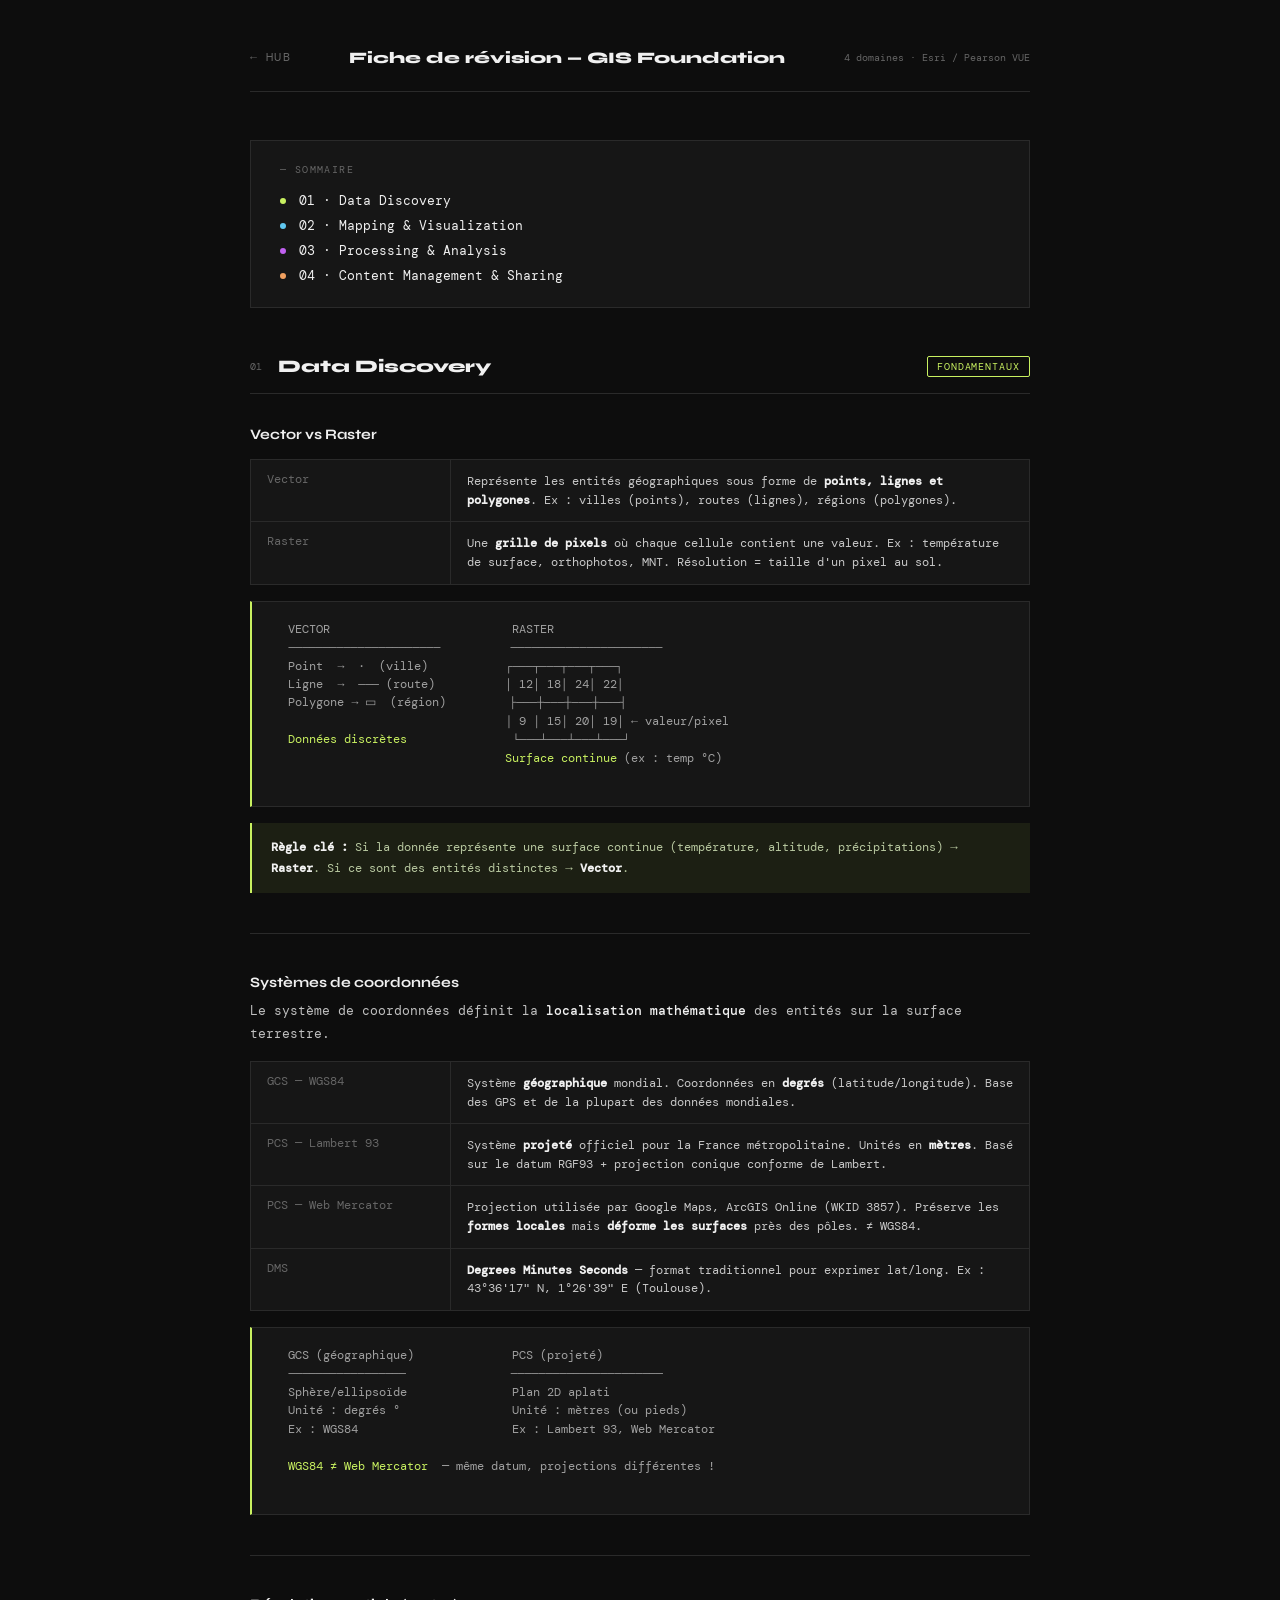
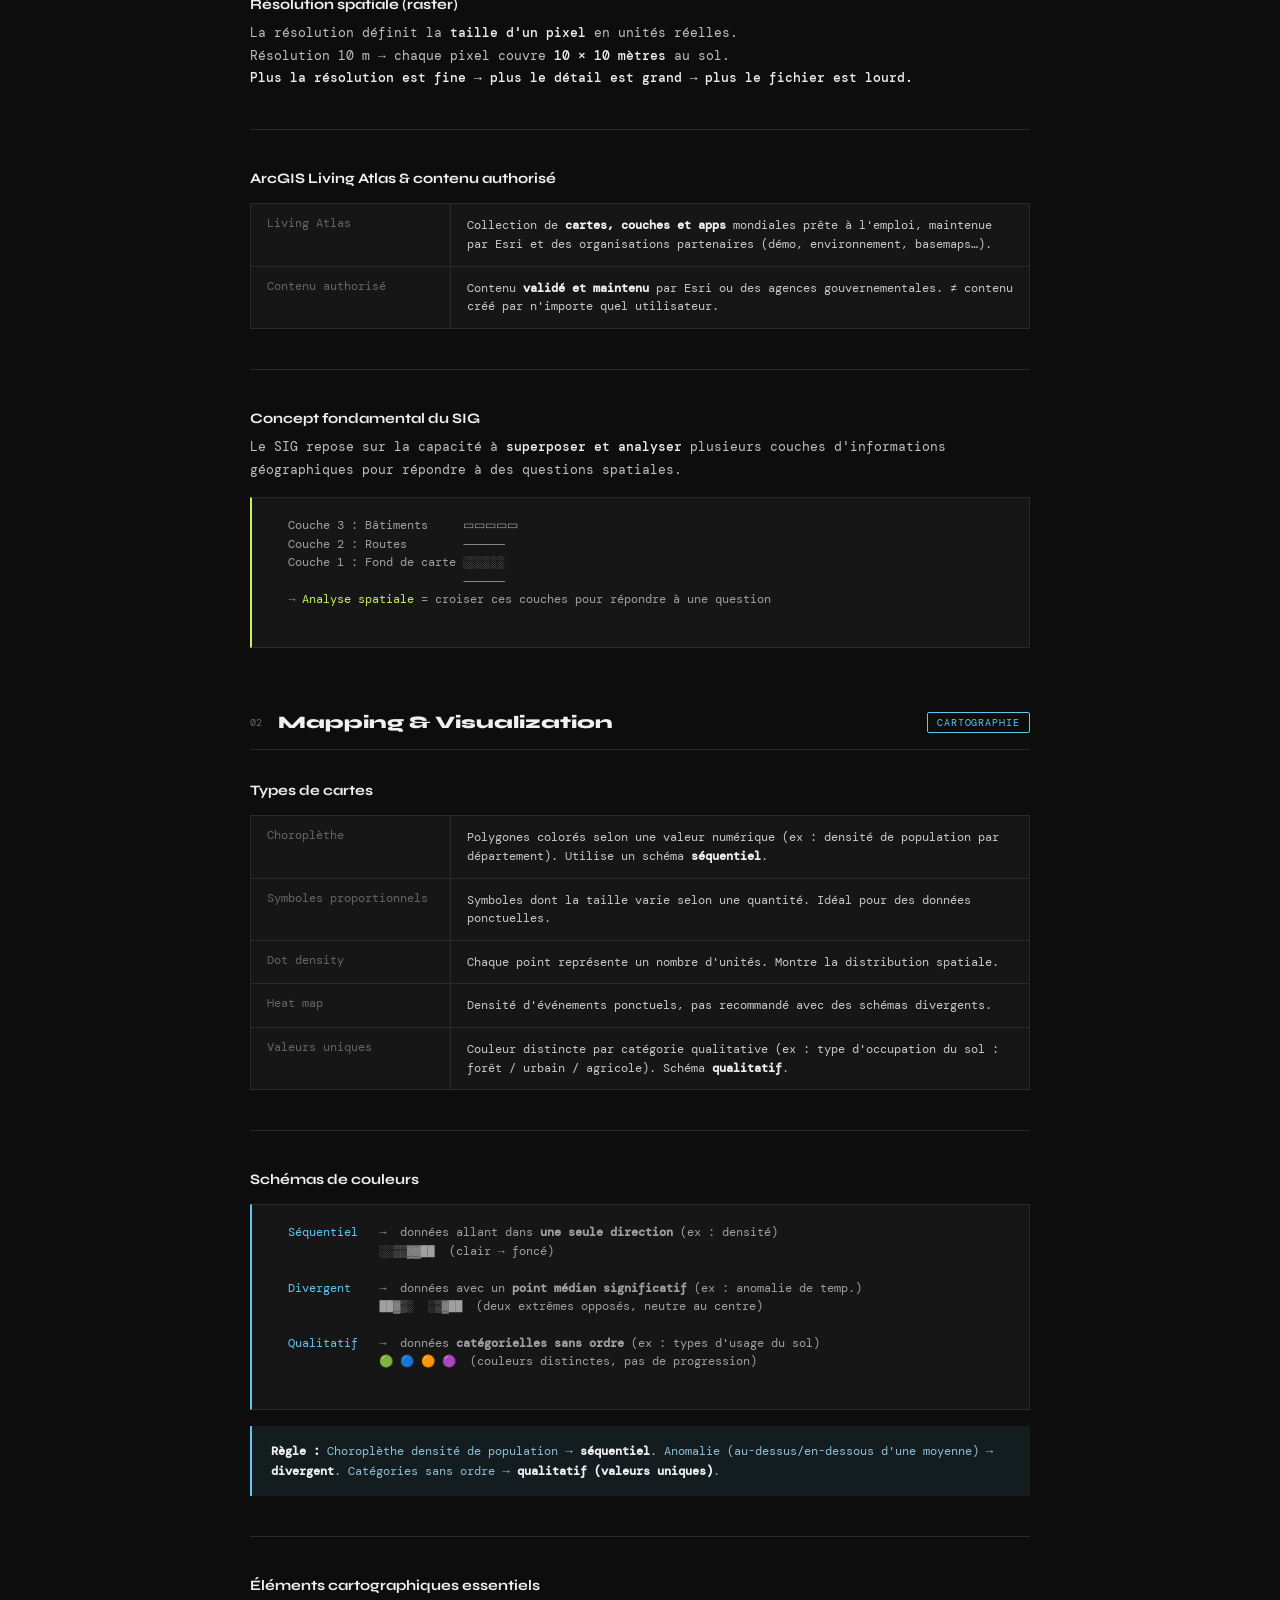
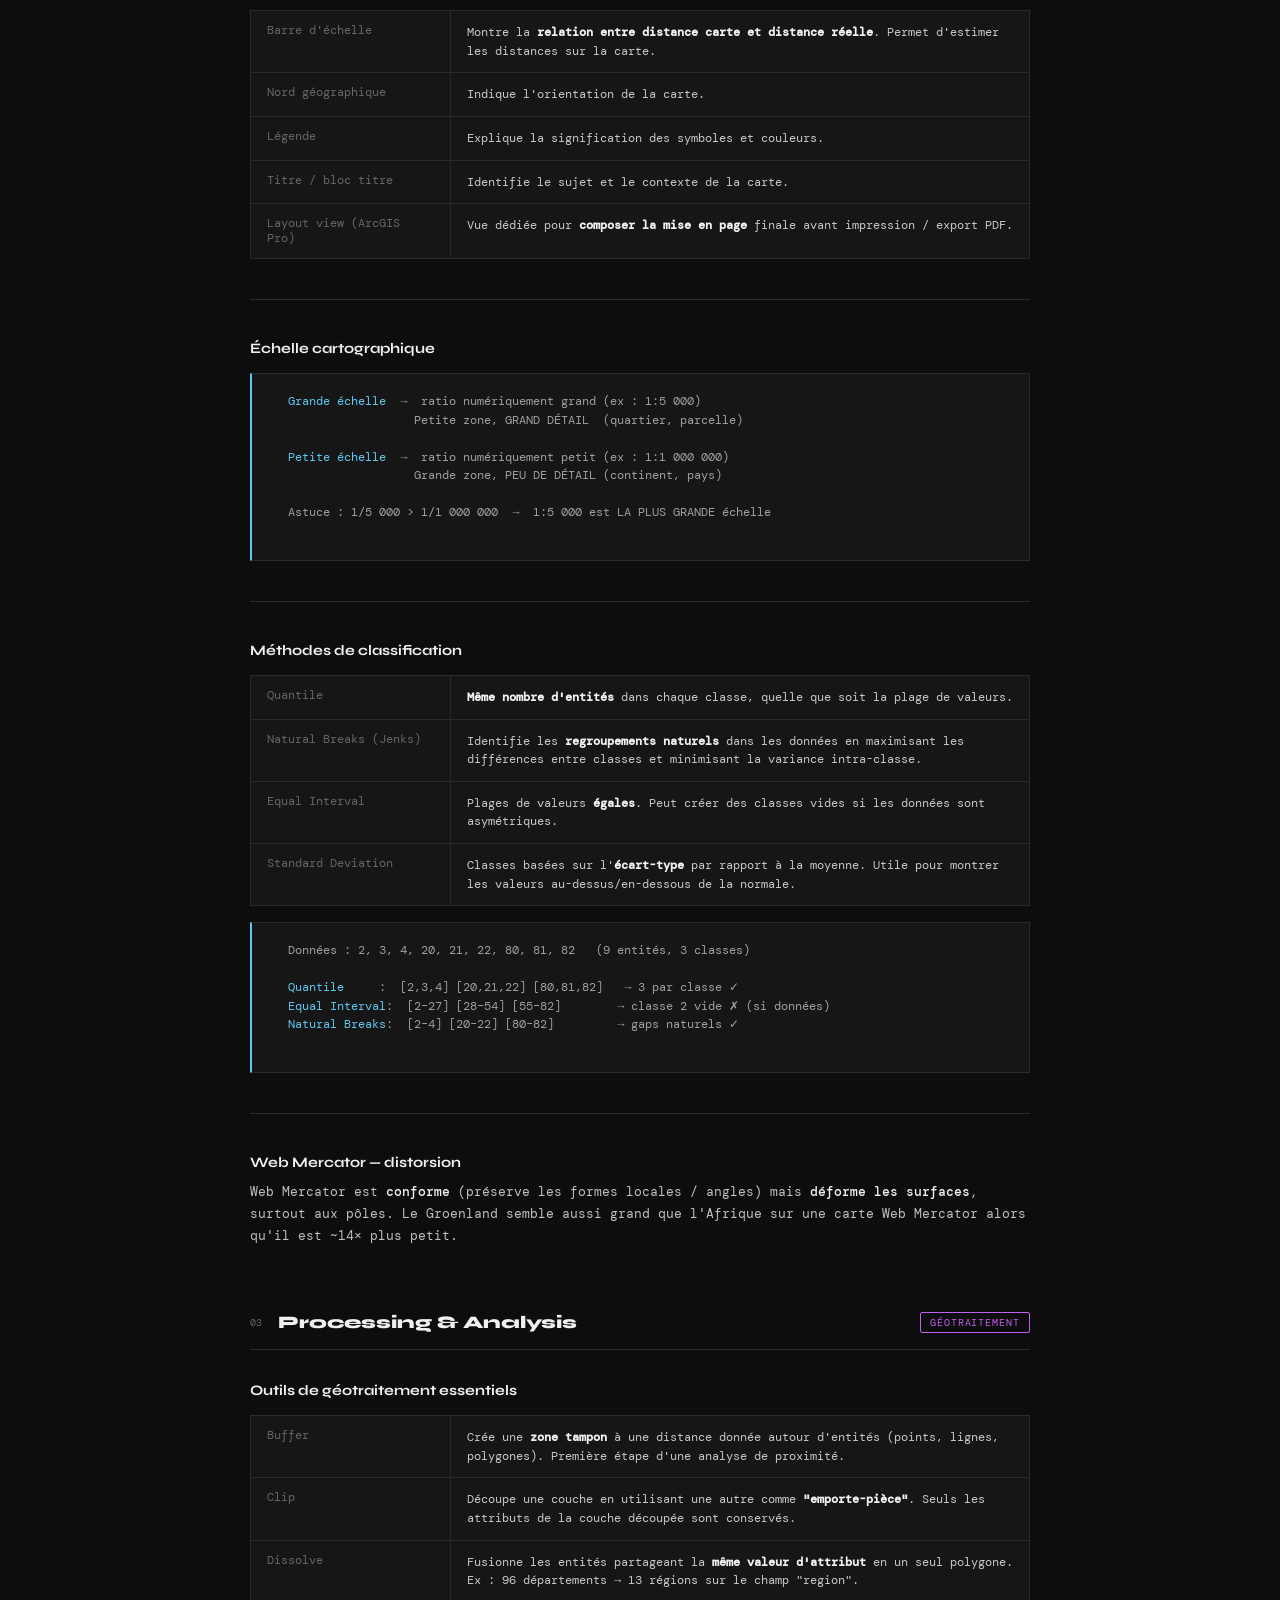
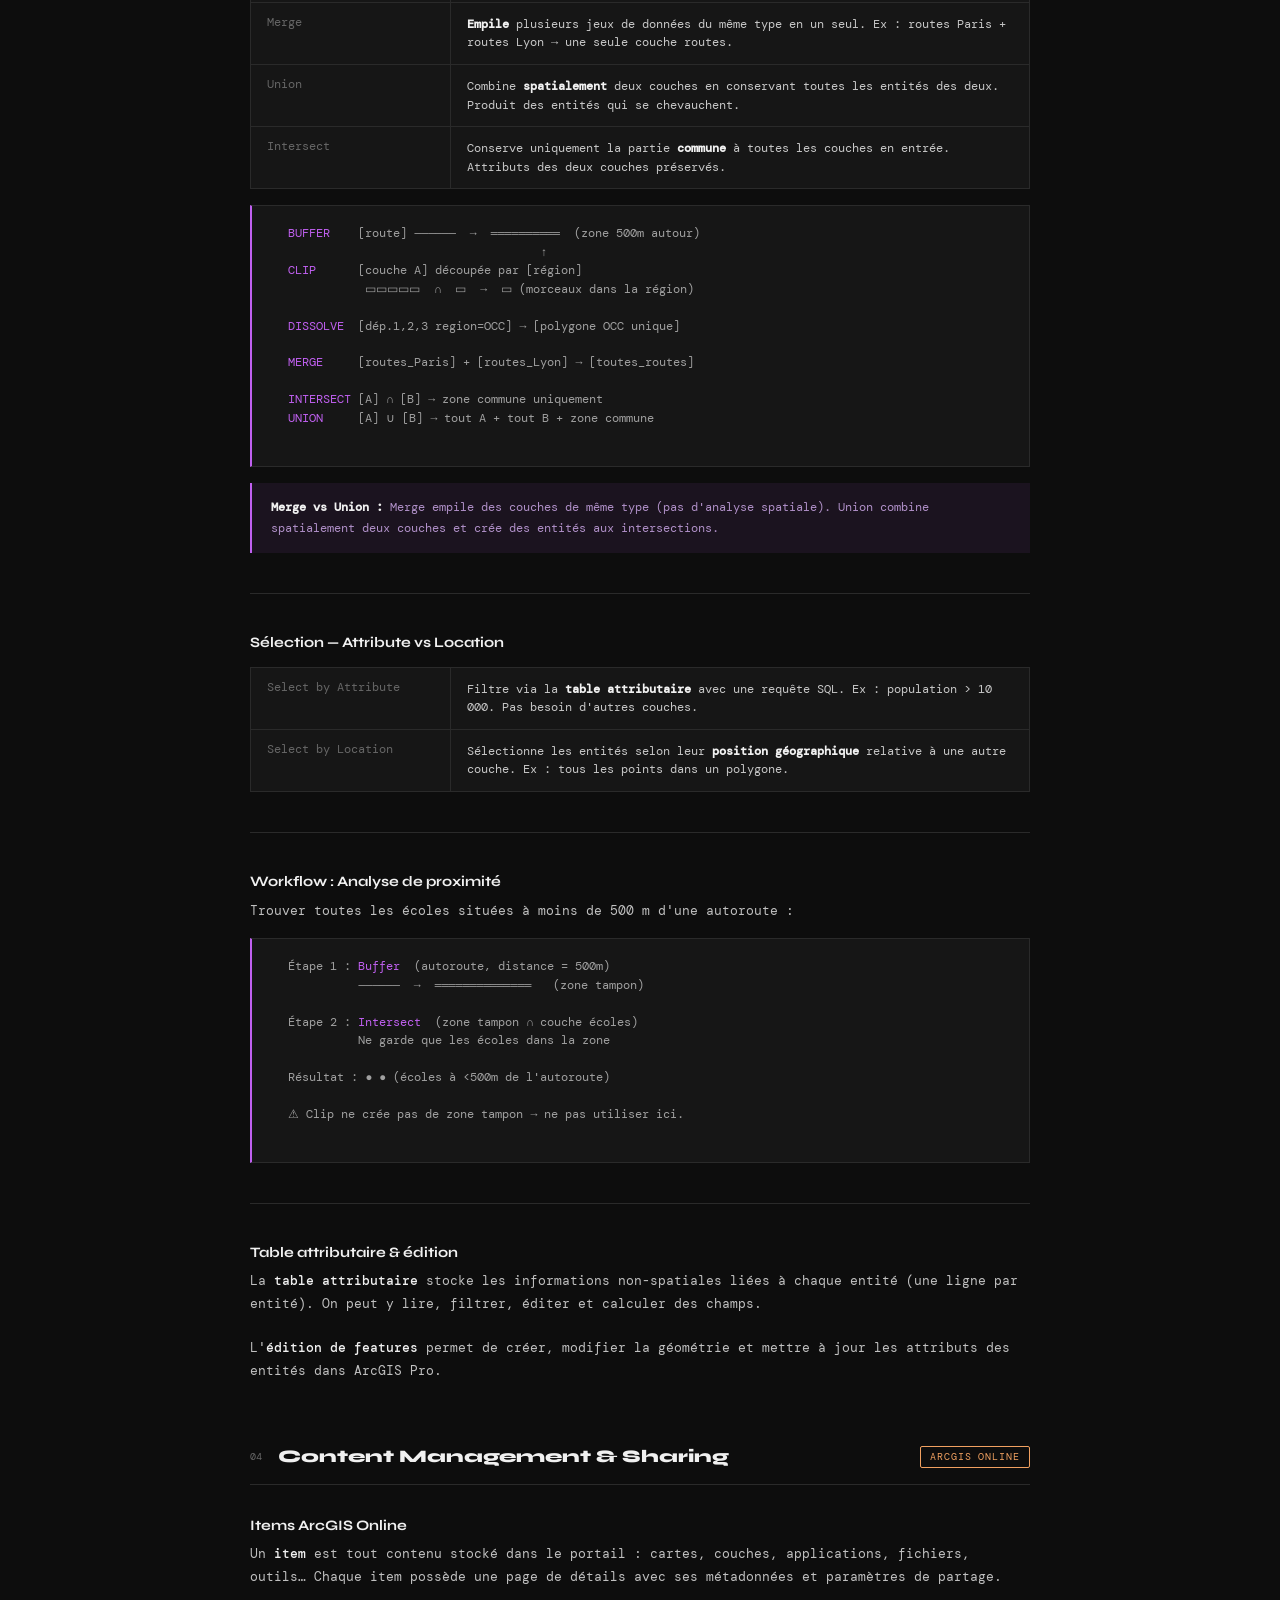
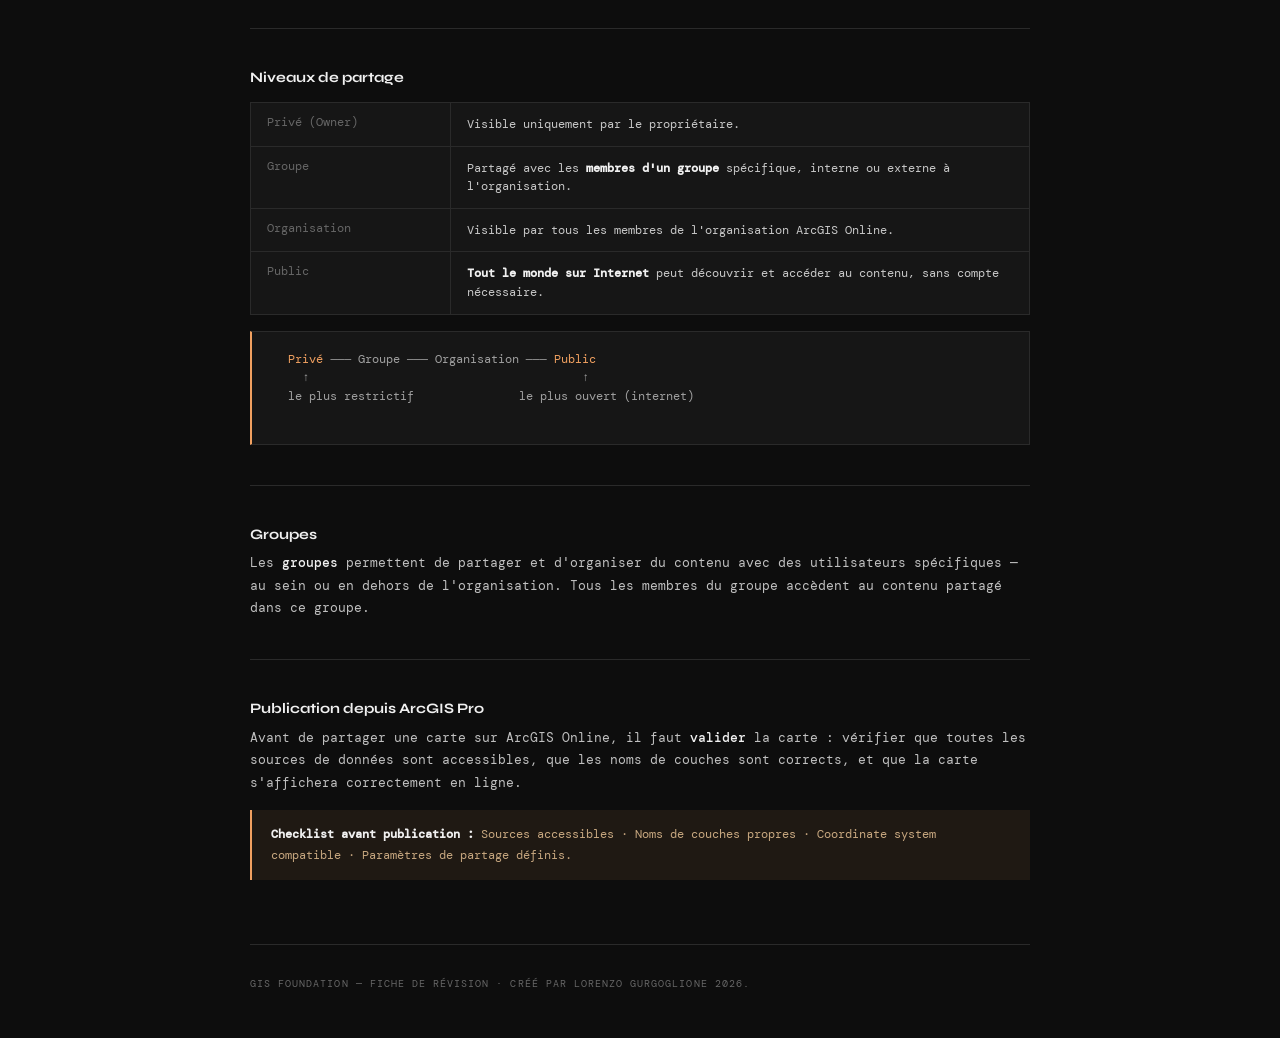
==== cours/index.html @ 82e3c6a7 "feat cours" ====
<!DOCTYPE html>
<html lang="fr">

<head>
    <meta charset="UTF-8">
    <meta name="viewport" content="width=device-width, initial-scale=1.0">
    <title>Cours GIS — Fiche de révision</title>
    <link href="https://fonts.googleapis.com/css2?family=Syne:wght@400;700;800&family=DM+Mono:wght@400;500&display=swap"
        rel="stylesheet">
    <style>
        *,
        *::before,
        *::after {
            box-sizing: border-box;
            margin: 0;
            padding: 0;
        }

        :root {
            --bg: #0d0d0d;
            --surface: #161616;
            --border: #2a2a2a;
            --accent: #c8f060;
            --accent-dim: rgba(200, 240, 96, 0.08);
            --text: #f0f0f0;
            --muted: #666;
            --blue: #60c8f0;
            --blue-dim: rgba(96, 200, 240, 0.08);
            --purple: #c060f0;
            --purple-dim: rgba(192, 96, 240, 0.08);
            --orange: #f0a060;
            --orange-dim: rgba(240, 160, 96, 0.08);
        }

        body {
            background: var(--bg);
            color: var(--text);
            font-family: 'DM Mono', monospace;
            min-height: 100vh;
            padding: 3rem 2rem;
        }

        header {
            max-width: 780px;
            margin: 0 auto 3rem;
            display: flex;
            justify-content: space-between;
            align-items: center;
            border-bottom: 1px solid var(--border);
            padding-bottom: 1.5rem;
        }

        .back {
            font-size: 0.72rem;
            color: var(--muted);
            text-decoration: none;
            text-transform: uppercase;
            letter-spacing: 0.1em;
            transition: color 0.15s;
        }

        .back:hover {
            color: var(--accent);
        }

        .header-title {
            font-family: 'Syne', sans-serif;
            font-weight: 800;
            font-size: 1rem;
        }

        .header-meta {
            font-size: 0.65rem;
            color: var(--muted);
            text-align: right;
        }

        main {
            max-width: 780px;
            margin: 0 auto;
        }

        /* TOC */
        .toc {
            background: var(--surface);
            border: 1px solid var(--border);
            padding: 1.4rem 1.8rem;
            margin-bottom: 3rem;
        }

        .toc-label {
            font-size: 0.6rem;
            text-transform: uppercase;
            letter-spacing: 0.15em;
            color: var(--muted);
            margin-bottom: 1rem;
        }

        .toc-list {
            list-style: none;
            display: flex;
            flex-direction: column;
            gap: 0.5rem;
        }

        .toc-list li a {
            font-size: 0.82rem;
            color: var(--text);
            text-decoration: none;
            display: flex;
            align-items: center;
            gap: 0.8rem;
            transition: color 0.15s;
        }

        .toc-list li a:hover {
            color: var(--accent);
        }

        .toc-dot {
            width: 6px;
            height: 6px;
            border-radius: 50%;
            flex-shrink: 0;
        }

        .dot-green {
            background: var(--accent);
        }

        .dot-blue {
            background: var(--blue);
        }

        .dot-purple {
            background: var(--purple);
        }

        .dot-orange {
            background: var(--orange);
        }

        /* Domain sections */
        .domain-section {
            margin-bottom: 4rem;
        }

        .domain-header {
            display: flex;
            align-items: center;
            gap: 1rem;
            margin-bottom: 2rem;
            padding-bottom: 1rem;
            border-bottom: 1px solid var(--border);
        }

        .domain-index {
            font-size: 0.6rem;
            color: var(--muted);
        }

        .domain-title {
            font-family: 'Syne', sans-serif;
            font-weight: 800;
            font-size: 1.1rem;
        }

        .domain-tag {
            font-size: 0.6rem;
            text-transform: uppercase;
            letter-spacing: 0.1em;
            padding: 0.2rem 0.55rem;
            border-radius: 2px;
            border: 1px solid;
            margin-left: auto;
        }

        .tag-green {
            border-color: var(--accent);
            color: var(--accent);
        }

        .tag-blue {
            border-color: var(--blue);
            color: var(--blue);
        }

        .tag-purple {
            border-color: var(--purple);
            color: var(--purple);
        }

        .tag-orange {
            border-color: var(--orange);
            color: var(--orange);
        }

        /* Concept blocks */
        .concept {
            margin-bottom: 1.6rem;
        }

        .concept-title {
            font-family: 'Syne', sans-serif;
            font-weight: 700;
            font-size: 0.9rem;
            margin-bottom: 0.6rem;
            color: var(--text);
        }

        .concept-body {
            font-size: 0.8rem;
            color: #c0c0c0;
            line-height: 1.75;
        }

        .concept-body strong {
            color: var(--text);
            font-weight: 500;
        }

        /* Key-value rows */
        .kv-grid {
            display: grid;
            gap: 1px;
            background: var(--border);
            border: 1px solid var(--border);
            margin: 1rem 0;
        }

        .kv-row {
            background: var(--surface);
            display: grid;
            grid-template-columns: 200px 1fr;
            gap: 0;
        }

        .kv-key {
            padding: 0.75rem 1rem;
            font-size: 0.72rem;
            border-right: 1px solid var(--border);
            color: var(--muted);
        }

        .kv-val {
            padding: 0.75rem 1rem;
            font-size: 0.75rem;
            line-height: 1.55;
            color: #c8c8c8;
        }

        .kv-val strong {
            color: var(--text);
        }

        /* ASCII code blocks */
        .ascii-block {
            background: var(--surface);
            border: 1px solid var(--border);
            border-left: 2px solid var(--accent);
            padding: 1.2rem 1.4rem;
            margin: 1rem 0;
            overflow-x: auto;
        }

        .ascii-block.blue {
            border-left-color: var(--blue);
        }

        .ascii-block.purple {
            border-left-color: var(--purple);
        }

        .ascii-block.orange {
            border-left-color: var(--orange);
        }

        .ascii-block pre {
            font-family: 'DM Mono', monospace;
            font-size: 0.72rem;
            line-height: 1.6;
            color: #a0a0a0;
            white-space: pre;
        }

        .ascii-block pre .hl {
            color: var(--accent);
        }

        .ascii-block.blue pre .hl {
            color: var(--blue);
        }

        .ascii-block.purple pre .hl {
            color: var(--purple);
        }

        .ascii-block.orange pre .hl {
            color: var(--orange);
        }

        /* Callout */
        .callout {
            padding: 0.9rem 1.2rem;
            border-left: 2px solid var(--border);
            margin: 1rem 0;
            font-size: 0.78rem;
            color: var(--muted);
            line-height: 1.65;
        }

        .callout.green {
            border-left-color: var(--accent);
            background: var(--accent-dim);
            color: #b8c8a0;
        }

        .callout.blue {
            border-left-color: var(--blue);
            background: var(--blue-dim);
            color: #90c0d8;
        }

        .callout.orange {
            border-left-color: var(--orange);
            background: var(--orange-dim);
            color: #c8a880;
        }

        .callout strong {
            color: var(--text);
        }

        /* Separator */
        hr {
            border: none;
            border-top: 1px solid var(--border);
            margin: 2.5rem 0;
        }

        footer {
            max-width: 780px;
            margin: 0 auto;
            padding-top: 2rem;
            border-top: 1px solid var(--border);
            font-size: 0.65rem;
            color: var(--muted);
            text-transform: uppercase;
            letter-spacing: 0.1em;
        }

        @media (max-width: 600px) {
            .kv-row {
                grid-template-columns: 1fr;
            }

            .kv-key {
                border-right: none;
                border-bottom: 1px solid var(--border);
            }
        }
    </style>
</head>

<body>

    <header>
        <a class="back" href="../">← Hub</a>
        <div class="header-title">Fiche de révision — GIS Foundation</div>
        <div class="header-meta">4 domaines · Esri / Pearson VUE</div>
    </header>

    <main>

        <!-- Table of contents -->
        <div class="toc">
            <div class="toc-label">— Sommaire</div>
            <ul class="toc-list">
                <li><a href="#data-discovery"><span class="toc-dot dot-green"></span>01 · Data Discovery</a></li>
                <li><a href="#mapping"><span class="toc-dot dot-blue"></span>02 · Mapping &amp; Visualization</a></li>
                <li><a href="#processing"><span class="toc-dot dot-purple"></span>03 · Processing &amp; Analysis</a>
                </li>
                <li><a href="#content"><span class="toc-dot dot-orange"></span>04 · Content Management &amp; Sharing</a>
                </li>
            </ul>
        </div>


        <!-- ═══════════════════════════════════════════
       01 — DATA DISCOVERY
  ════════════════════════════════════════════ -->
        <section class="domain-section" id="data-discovery">
            <div class="domain-header">
                <span class="domain-index">01</span>
                <div class="domain-title">Data Discovery</div>
                <span class="domain-tag tag-green">Fondamentaux</span>
            </div>

            <div class="concept">
                <div class="concept-title">Vector vs Raster</div>
                <div class="kv-grid">
                    <div class="kv-row">
                        <div class="kv-key">Vector</div>
                        <div class="kv-val">Représente les entités géographiques sous forme de <strong>points, lignes et
                                polygones</strong>. Ex : villes (points), routes (lignes), régions (polygones).</div>
                    </div>
                    <div class="kv-row">
                        <div class="kv-key">Raster</div>
                        <div class="kv-val">Une <strong>grille de pixels</strong> où chaque cellule contient une valeur.
                            Ex : température de surface, orthophotos, MNT. Résolution = taille d'un pixel au sol.</div>
                    </div>
                </div>
                <div class="ascii-block">
                    <pre>
  VECTOR                          RASTER
  ──────────────────────          ──────────────────────
  Point  →  ·  (ville)           ┌───┬───┬───┬───┐
  Ligne  →  ─── (route)          │ 12│ 18│ 24│ 22│
  Polygone → ▭  (région)         ├───┼───┼───┼───┤
                                 │ 9 │ 15│ 20│ 19│ ← valeur/pixel
  <span class="hl">Données discrètes</span>               └───┴───┴───┴───┘
                                 <span class="hl">Surface continue</span> (ex : temp °C)
        </pre>
                </div>
                <div class="callout green">
                    <strong>Règle clé :</strong> Si la donnée représente une surface continue (température, altitude,
                    précipitations) → <strong>Raster</strong>. Si ce sont des entités distinctes →
                    <strong>Vector</strong>.
                </div>
            </div>

            <hr>

            <div class="concept">
                <div class="concept-title">Systèmes de coordonnées</div>
                <div class="concept-body">Le système de coordonnées définit la <strong>localisation
                        mathématique</strong> des entités sur la surface terrestre.</div>
                <div class="kv-grid">
                    <div class="kv-row">
                        <div class="kv-key">GCS — WGS84</div>
                        <div class="kv-val">Système <strong>géographique</strong> mondial. Coordonnées en
                            <strong>degrés</strong> (latitude/longitude). Base des GPS et de la plupart des données
                            mondiales.</div>
                    </div>
                    <div class="kv-row">
                        <div class="kv-key">PCS — Lambert 93</div>
                        <div class="kv-val">Système <strong>projeté</strong> officiel pour la France métropolitaine.
                            Unités en <strong>mètres</strong>. Basé sur le datum RGF93 + projection conique conforme de
                            Lambert.</div>
                    </div>
                    <div class="kv-row">
                        <div class="kv-key">PCS — Web Mercator</div>
                        <div class="kv-val">Projection utilisée par Google Maps, ArcGIS Online (WKID 3857). Préserve les
                            <strong>formes locales</strong> mais <strong>déforme les surfaces</strong> près des pôles. ≠
                            WGS84.</div>
                    </div>
                    <div class="kv-row">
                        <div class="kv-key">DMS</div>
                        <div class="kv-val"><strong>Degrees Minutes Seconds</strong> — format traditionnel pour exprimer
                            lat/long. Ex : 43°36'17" N, 1°26'39" E (Toulouse).</div>
                    </div>
                </div>
                <div class="ascii-block">
                    <pre>
  GCS (géographique)              PCS (projeté)
  ─────────────────               ──────────────────────
  Sphère/ellipsoïde               Plan 2D aplati
  Unité : degrés °                Unité : mètres (ou pieds)
  Ex : WGS84                      Ex : Lambert 93, Web Mercator

  <span class="hl">WGS84 ≠ Web Mercator</span>  — même datum, projections différentes !
        </pre>
                </div>
            </div>

            <hr>

            <div class="concept">
                <div class="concept-title">Résolution spatiale (raster)</div>
                <div class="concept-body">
                    La résolution définit la <strong>taille d'un pixel</strong> en unités réelles.<br>
                    Résolution 10 m → chaque pixel couvre <strong>10 × 10 mètres</strong> au sol.<br>
                    <strong>Plus la résolution est fine → plus le détail est grand → plus le fichier est lourd.</strong>
                </div>
            </div>

            <hr>

            <div class="concept">
                <div class="concept-title">ArcGIS Living Atlas &amp; contenu authorisé</div>
                <div class="kv-grid">
                    <div class="kv-row">
                        <div class="kv-key">Living Atlas</div>
                        <div class="kv-val">Collection de <strong>cartes, couches et apps</strong> mondiales prête à
                            l'emploi, maintenue par Esri et des organisations partenaires (démo, environnement,
                            basemaps…).</div>
                    </div>
                    <div class="kv-row">
                        <div class="kv-key">Contenu authorisé</div>
                        <div class="kv-val">Contenu <strong>validé et maintenu</strong> par Esri ou des agences
                            gouvernementales. ≠ contenu créé par n'importe quel utilisateur.</div>
                    </div>
                </div>
            </div>

            <hr>

            <div class="concept">
                <div class="concept-title">Concept fondamental du SIG</div>
                <div class="concept-body">
                    Le SIG repose sur la capacité à <strong>superposer et analyser</strong> plusieurs couches
                    d'informations géographiques pour répondre à des questions spatiales.
                </div>
                <div class="ascii-block">
                    <pre>
  Couche 3 : Bâtiments     ▭▭▭▭▭
  Couche 2 : Routes        ──────
  Couche 1 : Fond de carte ░░░░░░
                           ──────
  → <span class="hl">Analyse spatiale</span> = croiser ces couches pour répondre à une question
        </pre>
                </div>
            </div>

        </section>


        <!-- ═══════════════════════════════════════════
       02 — MAPPING & VISUALIZATION
  ════════════════════════════════════════════ -->
        <section class="domain-section" id="mapping">
            <div class="domain-header">
                <span class="domain-index">02</span>
                <div class="domain-title">Mapping &amp; Visualization</div>
                <span class="domain-tag tag-blue">Cartographie</span>
            </div>

            <div class="concept">
                <div class="concept-title">Types de cartes</div>
                <div class="kv-grid">
                    <div class="kv-row">
                        <div class="kv-key">Choroplèthe</div>
                        <div class="kv-val">Polygones colorés selon une valeur numérique (ex : densité de population par
                            département). Utilise un schéma <strong>séquentiel</strong>.</div>
                    </div>
                    <div class="kv-row">
                        <div class="kv-key">Symboles proportionnels</div>
                        <div class="kv-val">Symboles dont la taille varie selon une quantité. Idéal pour des données
                            ponctuelles.</div>
                    </div>
                    <div class="kv-row">
                        <div class="kv-key">Dot density</div>
                        <div class="kv-val">Chaque point représente un nombre d'unités. Montre la distribution spatiale.
                        </div>
                    </div>
                    <div class="kv-row">
                        <div class="kv-key">Heat map</div>
                        <div class="kv-val">Densité d'événements ponctuels, pas recommandé avec des schémas divergents.
                        </div>
                    </div>
                    <div class="kv-row">
                        <div class="kv-key">Valeurs uniques</div>
                        <div class="kv-val">Couleur distincte par catégorie qualitative (ex : type d'occupation du sol :
                            forêt / urbain / agricole). Schéma <strong>qualitatif</strong>.</div>
                    </div>
                </div>
            </div>

            <hr>

            <div class="concept">
                <div class="concept-title">Schémas de couleurs</div>
                <div class="ascii-block blue">
                    <pre>
  <span class="hl">Séquentiel</span>   →  données allant dans <strong>une seule direction</strong> (ex : densité)
               ░░▒▒▓▓██  (clair → foncé)

  <span class="hl">Divergent</span>    →  données avec un <strong>point médian significatif</strong> (ex : anomalie de temp.)
               ██▓▒░  ░▒▓██  (deux extrêmes opposés, neutre au centre)

  <span class="hl">Qualitatif</span>   →  données <strong>catégorielles sans ordre</strong> (ex : types d'usage du sol)
               🟢 🔵 🟠 🟣  (couleurs distinctes, pas de progression)
        </pre>
                </div>
                <div class="callout blue">
                    <strong>Règle :</strong> Choroplèthe densité de population → <strong>séquentiel</strong>. Anomalie
                    (au-dessus/en-dessous d'une moyenne) → <strong>divergent</strong>. Catégories sans ordre →
                    <strong>qualitatif (valeurs uniques)</strong>.
                </div>
            </div>

            <hr>

            <div class="concept">
                <div class="concept-title">Éléments cartographiques essentiels</div>
                <div class="kv-grid">
                    <div class="kv-row">
                        <div class="kv-key">Barre d'échelle</div>
                        <div class="kv-val">Montre la <strong>relation entre distance carte et distance réelle</strong>.
                            Permet d'estimer les distances sur la carte.</div>
                    </div>
                    <div class="kv-row">
                        <div class="kv-key">Nord géographique</div>
                        <div class="kv-val">Indique l'orientation de la carte.</div>
                    </div>
                    <div class="kv-row">
                        <div class="kv-key">Légende</div>
                        <div class="kv-val">Explique la signification des symboles et couleurs.</div>
                    </div>
                    <div class="kv-row">
                        <div class="kv-key">Titre / bloc titre</div>
                        <div class="kv-val">Identifie le sujet et le contexte de la carte.</div>
                    </div>
                    <div class="kv-row">
                        <div class="kv-key">Layout view (ArcGIS Pro)</div>
                        <div class="kv-val">Vue dédiée pour <strong>composer la mise en page</strong> finale avant
                            impression / export PDF.</div>
                    </div>
                </div>
            </div>

            <hr>

            <div class="concept">
                <div class="concept-title">Échelle cartographique</div>
                <div class="ascii-block blue">
                    <pre>
  <span class="hl">Grande échelle</span>  →  ratio numériquement grand (ex : 1:5 000)
                    Petite zone, GRAND DÉTAIL  (quartier, parcelle)

  <span class="hl">Petite échelle</span>  →  ratio numériquement petit (ex : 1:1 000 000)
                    Grande zone, PEU DE DÉTAIL (continent, pays)

  Astuce : 1/5 000 > 1/1 000 000  →  1:5 000 est LA PLUS GRANDE échelle
        </pre>
                </div>
            </div>

            <hr>

            <div class="concept">
                <div class="concept-title">Méthodes de classification</div>
                <div class="kv-grid">
                    <div class="kv-row">
                        <div class="kv-key">Quantile</div>
                        <div class="kv-val"><strong>Même nombre d'entités</strong> dans chaque classe, quelle que soit
                            la plage de valeurs.</div>
                    </div>
                    <div class="kv-row">
                        <div class="kv-key">Natural Breaks (Jenks)</div>
                        <div class="kv-val">Identifie les <strong>regroupements naturels</strong> dans les données en
                            maximisant les différences entre classes et minimisant la variance intra-classe.</div>
                    </div>
                    <div class="kv-row">
                        <div class="kv-key">Equal Interval</div>
                        <div class="kv-val">Plages de valeurs <strong>égales</strong>. Peut créer des classes vides si
                            les données sont asymétriques.</div>
                    </div>
                    <div class="kv-row">
                        <div class="kv-key">Standard Deviation</div>
                        <div class="kv-val">Classes basées sur l'<strong>écart-type</strong> par rapport à la moyenne.
                            Utile pour montrer les valeurs au-dessus/en-dessous de la normale.</div>
                    </div>
                </div>
                <div class="ascii-block blue">
                    <pre>
  Données : 2, 3, 4, 20, 21, 22, 80, 81, 82   (9 entités, 3 classes)

  <span class="hl">Quantile</span>     :  [2,3,4] [20,21,22] [80,81,82]   → 3 par classe ✓
  <span class="hl">Equal Interval</span>:  [2–27] [28–54] [55–82]        → classe 2 vide ✗ (si données)
  <span class="hl">Natural Breaks</span>:  [2–4] [20–22] [80–82]         → gaps naturels ✓
        </pre>
                </div>
            </div>

            <hr>

            <div class="concept">
                <div class="concept-title">Web Mercator — distorsion</div>
                <div class="concept-body">
                    Web Mercator est <strong>conforme</strong> (préserve les formes locales / angles) mais
                    <strong>déforme les surfaces</strong>, surtout aux pôles. Le Groenland semble aussi grand que
                    l'Afrique sur une carte Web Mercator alors qu'il est ~14× plus petit.
                </div>
            </div>

        </section>


        <!-- ═══════════════════════════════════════════
       03 — PROCESSING & ANALYSIS
  ════════════════════════════════════════════ -->
        <section class="domain-section" id="processing">
            <div class="domain-header">
                <span class="domain-index">03</span>
                <div class="domain-title">Processing &amp; Analysis</div>
                <span class="domain-tag tag-purple">Géotraitement</span>
            </div>

            <div class="concept">
                <div class="concept-title">Outils de géotraitement essentiels</div>
                <div class="kv-grid">
                    <div class="kv-row">
                        <div class="kv-key">Buffer</div>
                        <div class="kv-val">Crée une <strong>zone tampon</strong> à une distance donnée autour d'entités
                            (points, lignes, polygones). Première étape d'une analyse de proximité.</div>
                    </div>
                    <div class="kv-row">
                        <div class="kv-key">Clip</div>
                        <div class="kv-val">Découpe une couche en utilisant une autre comme
                            <strong>"emporte-pièce"</strong>. Seuls les attributs de la couche découpée sont conservés.
                        </div>
                    </div>
                    <div class="kv-row">
                        <div class="kv-key">Dissolve</div>
                        <div class="kv-val">Fusionne les entités partageant la <strong>même valeur d'attribut</strong>
                            en un seul polygone. Ex : 96 départements → 13 régions sur le champ "region".</div>
                    </div>
                    <div class="kv-row">
                        <div class="kv-key">Merge</div>
                        <div class="kv-val"><strong>Empile</strong> plusieurs jeux de données du même type en un seul.
                            Ex : routes Paris + routes Lyon → une seule couche routes.</div>
                    </div>
                    <div class="kv-row">
                        <div class="kv-key">Union</div>
                        <div class="kv-val">Combine <strong>spatialement</strong> deux couches en conservant toutes les
                            entités des deux. Produit des entités qui se chevauchent.</div>
                    </div>
                    <div class="kv-row">
                        <div class="kv-key">Intersect</div>
                        <div class="kv-val">Conserve uniquement la partie <strong>commune</strong> à toutes les couches
                            en entrée. Attributs des deux couches préservés.</div>
                    </div>
                </div>

                <div class="ascii-block purple">
                    <pre>
  <span class="hl">BUFFER</span>    [route] ──────  →  ══════════  (zone 500m autour)
                                      ↑
  <span class="hl">CLIP</span>      [couche A] découpée par [région]
             ▭▭▭▭▭  ∩  ▭  →  ▭ (morceaux dans la région)

  <span class="hl">DISSOLVE</span>  [dép.1,2,3 region=OCC] → [polygone OCC unique]

  <span class="hl">MERGE</span>     [routes_Paris] + [routes_Lyon] → [toutes_routes]

  <span class="hl">INTERSECT</span> [A] ∩ [B] → zone commune uniquement
  <span class="hl">UNION</span>     [A] ∪ [B] → tout A + tout B + zone commune
        </pre>
                </div>

                <div class="callout"
                    style="border-left-color:var(--purple);background:var(--purple-dim);color:#b090c8;">
                    <strong>Merge vs Union :</strong> Merge empile des couches de même type (pas d'analyse spatiale).
                    Union combine spatialement deux couches et crée des entités aux intersections.
                </div>
            </div>

            <hr>

            <div class="concept">
                <div class="concept-title">Sélection — Attribute vs Location</div>
                <div class="kv-grid">
                    <div class="kv-row">
                        <div class="kv-key">Select by Attribute</div>
                        <div class="kv-val">Filtre via la <strong>table attributaire</strong> avec une requête SQL. Ex :
                            population &gt; 10 000. Pas besoin d'autres couches.</div>
                    </div>
                    <div class="kv-row">
                        <div class="kv-key">Select by Location</div>
                        <div class="kv-val">Sélectionne les entités selon leur <strong>position géographique</strong>
                            relative à une autre couche. Ex : tous les points dans un polygone.</div>
                    </div>
                </div>
            </div>

            <hr>

            <div class="concept">
                <div class="concept-title">Workflow : Analyse de proximité</div>
                <div class="concept-body">Trouver toutes les écoles situées à moins de 500 m d'une autoroute :</div>
                <div class="ascii-block purple">
                    <pre>
  Étape 1 : <span class="hl">Buffer</span>  (autoroute, distance = 500m)
            ──────  →  ══════════════   (zone tampon)

  Étape 2 : <span class="hl">Intersect</span>  (zone tampon ∩ couche écoles)
            Ne garde que les écoles dans la zone

  Résultat : ● ● (écoles à &lt;500m de l'autoroute)

  ⚠ Clip ne crée pas de zone tampon → ne pas utiliser ici.
        </pre>
                </div>
            </div>

            <hr>

            <div class="concept">
                <div class="concept-title">Table attributaire &amp; édition</div>
                <div class="concept-body">
                    La <strong>table attributaire</strong> stocke les informations non-spatiales liées à chaque entité
                    (une ligne par entité). On peut y lire, filtrer, éditer et calculer des champs.<br><br>
                    L'<strong>édition de features</strong> permet de créer, modifier la géométrie et mettre à jour les
                    attributs des entités dans ArcGIS Pro.
                </div>
            </div>

        </section>


        <!-- ═══════════════════════════════════════════
       04 — CONTENT MANAGEMENT & SHARING
  ════════════════════════════════════════════ -->
        <section class="domain-section" id="content">
            <div class="domain-header">
                <span class="domain-index">04</span>
                <div class="domain-title">Content Management &amp; Sharing</div>
                <span class="domain-tag tag-orange">ArcGIS Online</span>
            </div>

            <div class="concept">
                <div class="concept-title">Items ArcGIS Online</div>
                <div class="concept-body">
                    Un <strong>item</strong> est tout contenu stocké dans le portail : cartes, couches, applications,
                    fichiers, outils… Chaque item possède une page de détails avec ses métadonnées et paramètres de
                    partage.
                </div>
            </div>

            <hr>

            <div class="concept">
                <div class="concept-title">Niveaux de partage</div>
                <div class="kv-grid">
                    <div class="kv-row">
                        <div class="kv-key">Privé (Owner)</div>
                        <div class="kv-val">Visible uniquement par le propriétaire.</div>
                    </div>
                    <div class="kv-row">
                        <div class="kv-key">Groupe</div>
                        <div class="kv-val">Partagé avec les <strong>membres d'un groupe</strong> spécifique, interne ou
                            externe à l'organisation.</div>
                    </div>
                    <div class="kv-row">
                        <div class="kv-key">Organisation</div>
                        <div class="kv-val">Visible par tous les membres de l'organisation ArcGIS Online.</div>
                    </div>
                    <div class="kv-row">
                        <div class="kv-key">Public</div>
                        <div class="kv-val"><strong>Tout le monde sur Internet</strong> peut découvrir et accéder au
                            contenu, sans compte nécessaire.</div>
                    </div>
                </div>
                <div class="ascii-block orange">
                    <pre>
  <span class="hl">Privé</span> ─── Groupe ─── Organisation ─── <span class="hl">Public</span>
    ↑                                       ↑
  le plus restrictif               le plus ouvert (internet)
        </pre>
                </div>
            </div>

            <hr>

            <div class="concept">
                <div class="concept-title">Groupes</div>
                <div class="concept-body">
                    Les <strong>groupes</strong> permettent de partager et d'organiser du contenu avec des utilisateurs
                    spécifiques — au sein ou en dehors de l'organisation. Tous les membres du groupe accèdent au contenu
                    partagé dans ce groupe.
                </div>
            </div>

            <hr>

            <div class="concept">
                <div class="concept-title">Publication depuis ArcGIS Pro</div>
                <div class="concept-body">
                    Avant de partager une carte sur ArcGIS Online, il faut <strong>valider</strong> la carte : vérifier
                    que toutes les sources de données sont accessibles, que les noms de couches sont corrects, et que la
                    carte s'affichera correctement en ligne.
                </div>
                <div class="callout orange">
                    <strong>Checklist avant publication :</strong> Sources accessibles · Noms de couches propres ·
                    Coordinate system compatible · Paramètres de partage définis.
                </div>
            </div>

        </section>

    </main>

    <footer>GIS Foundation — Fiche de révision · Créé par Lorenzo Gurgoglione 2026.</footer>

</body>

</html>
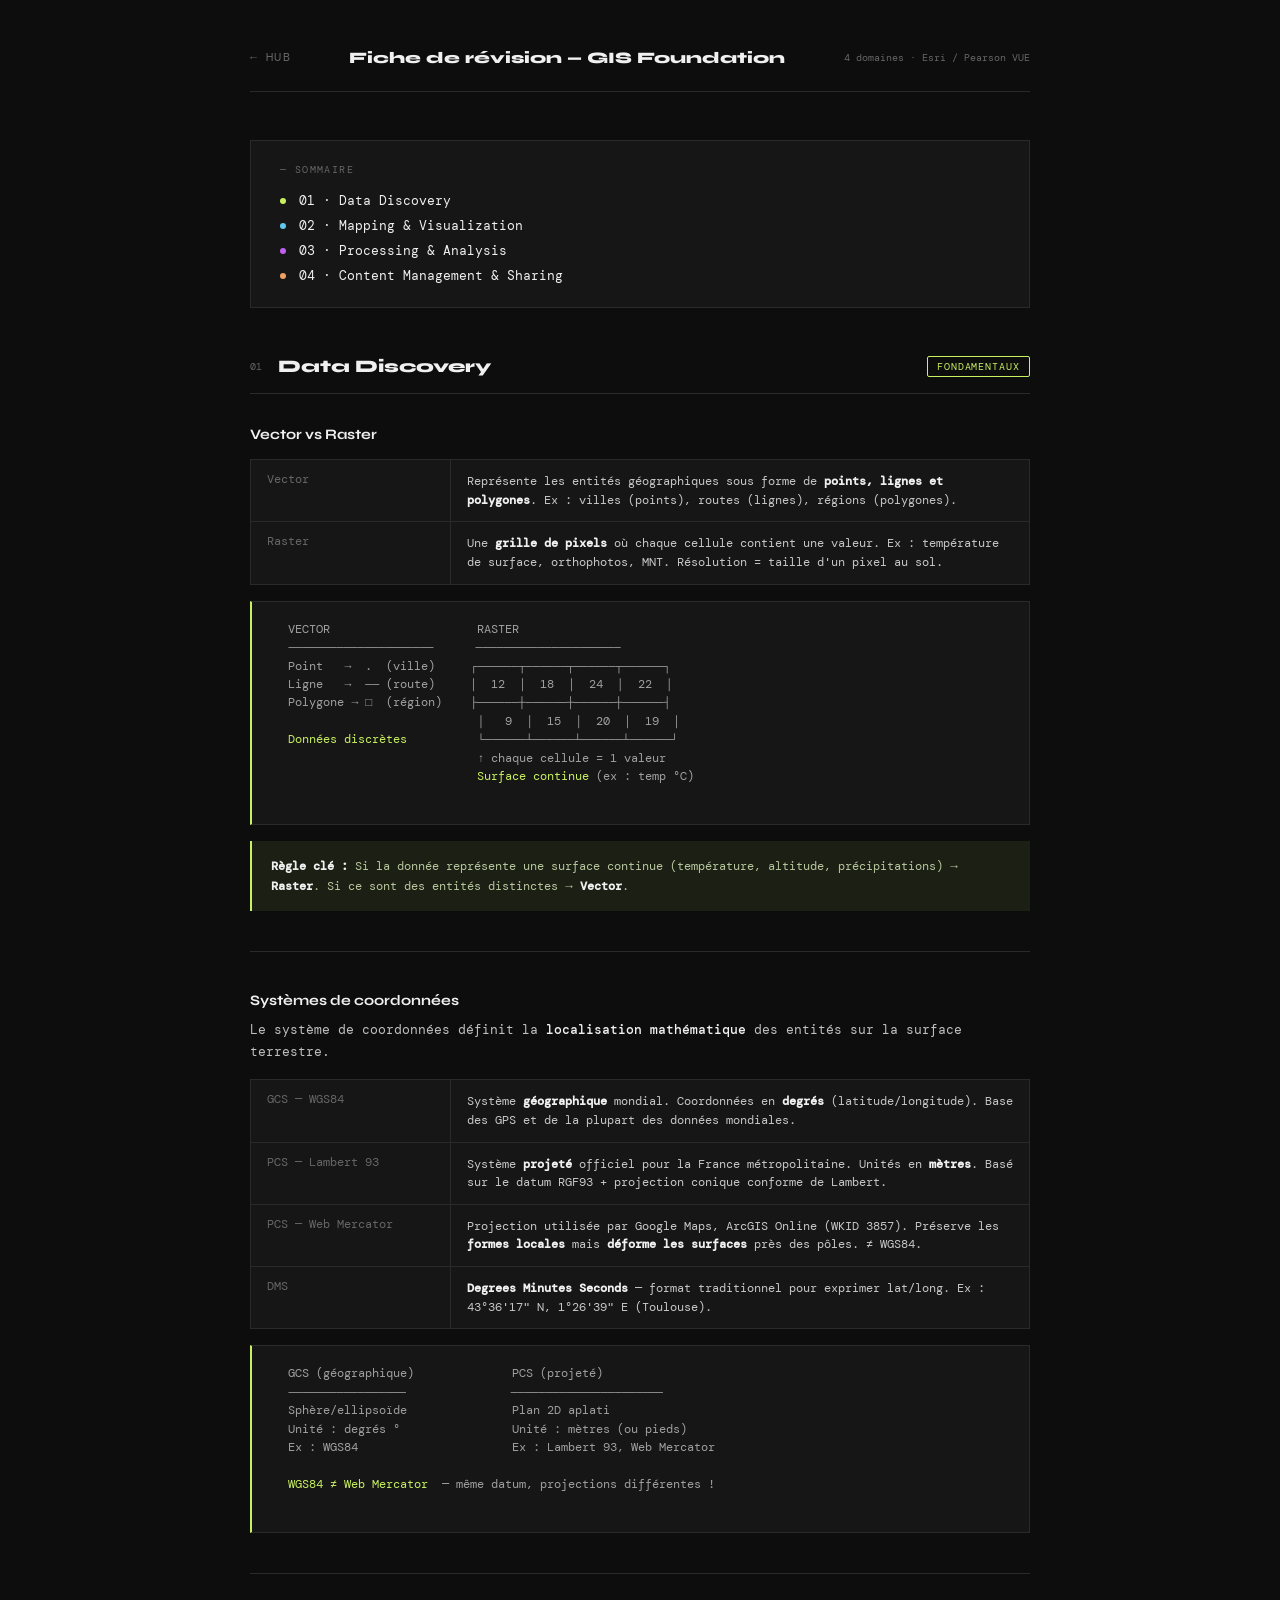
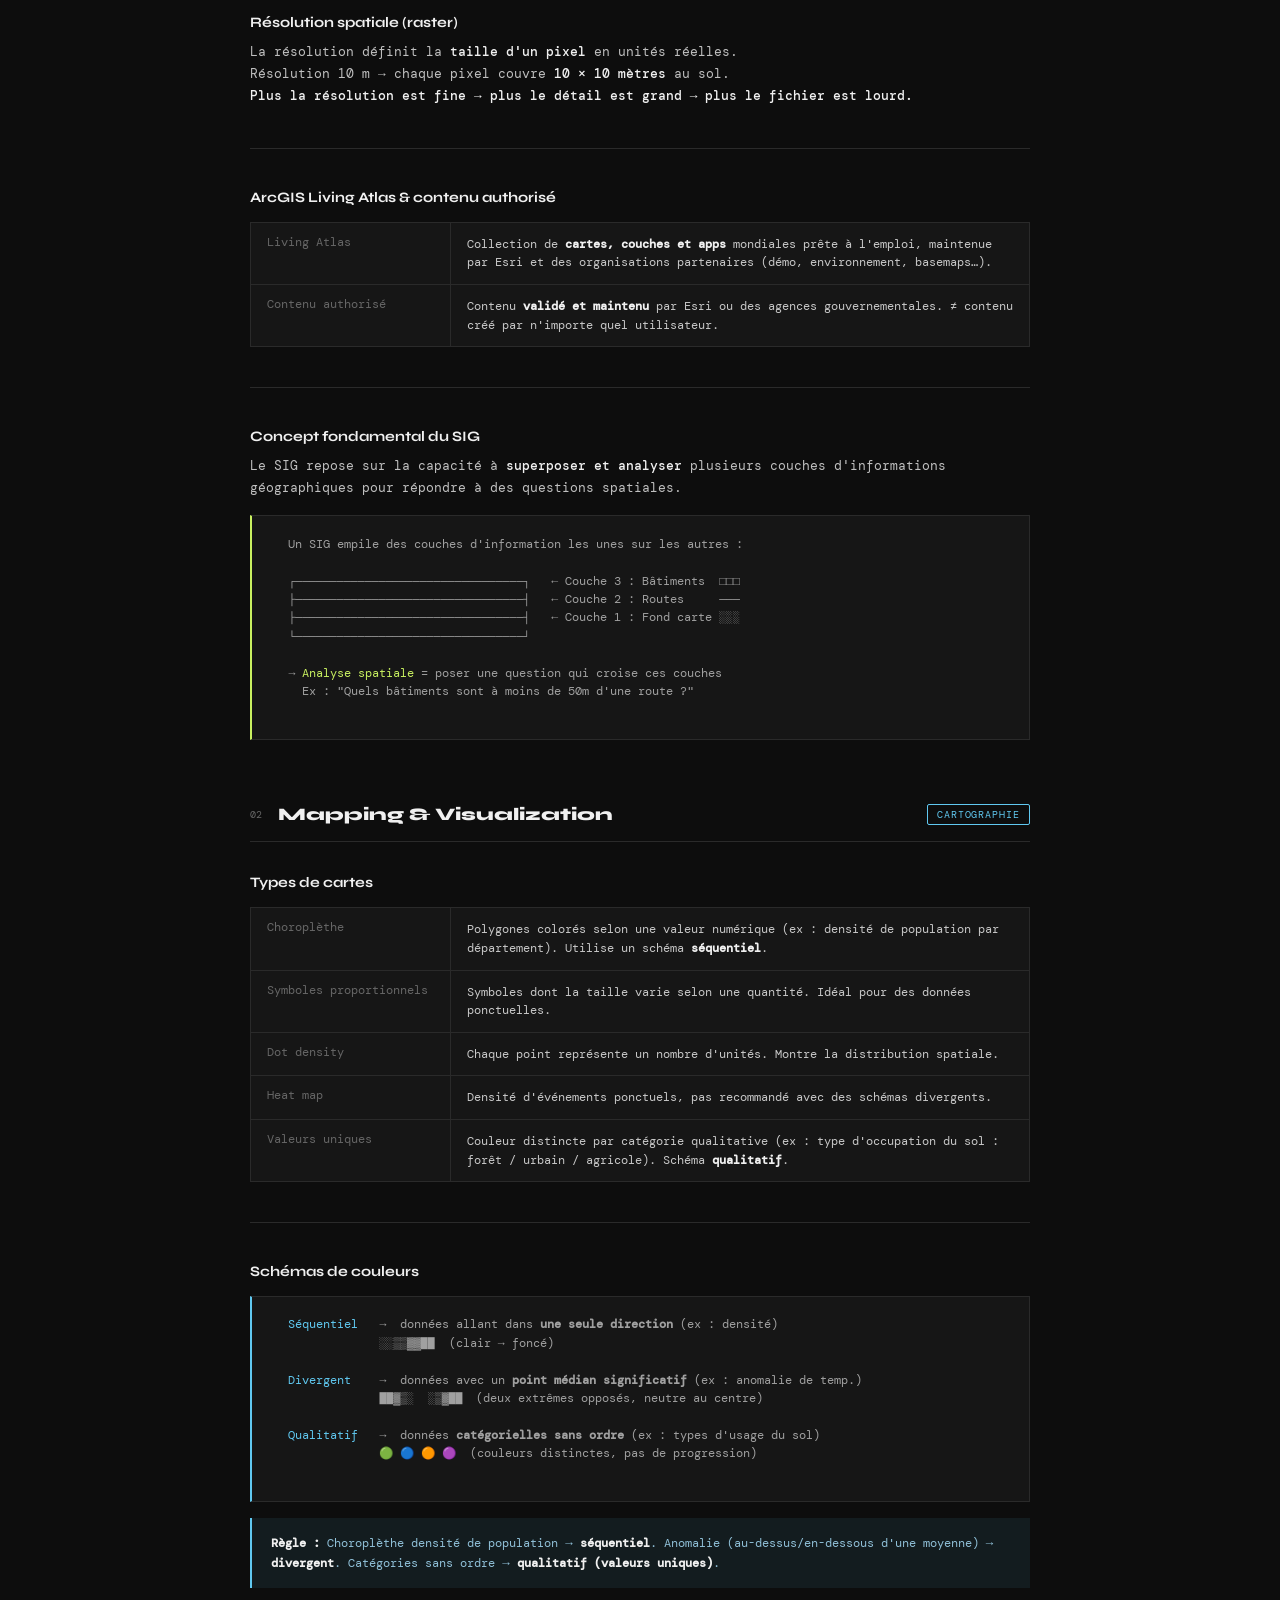
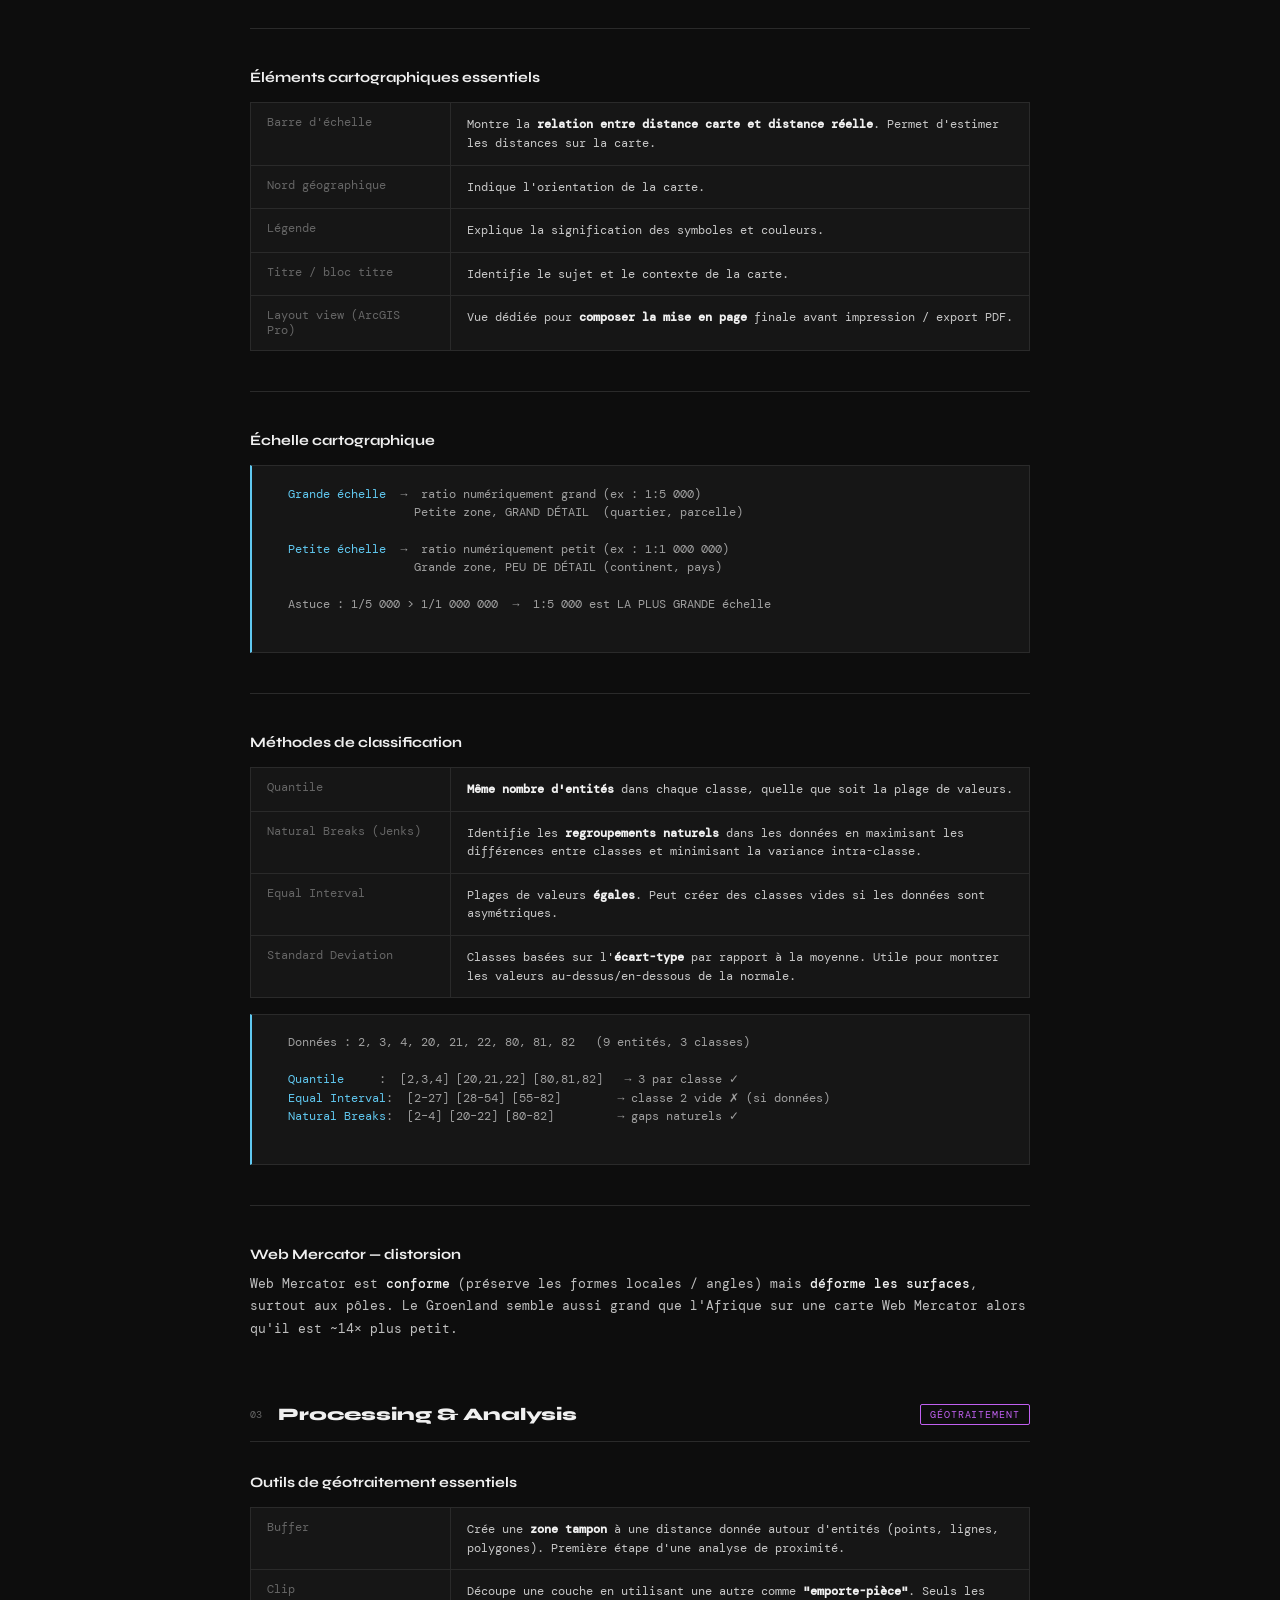
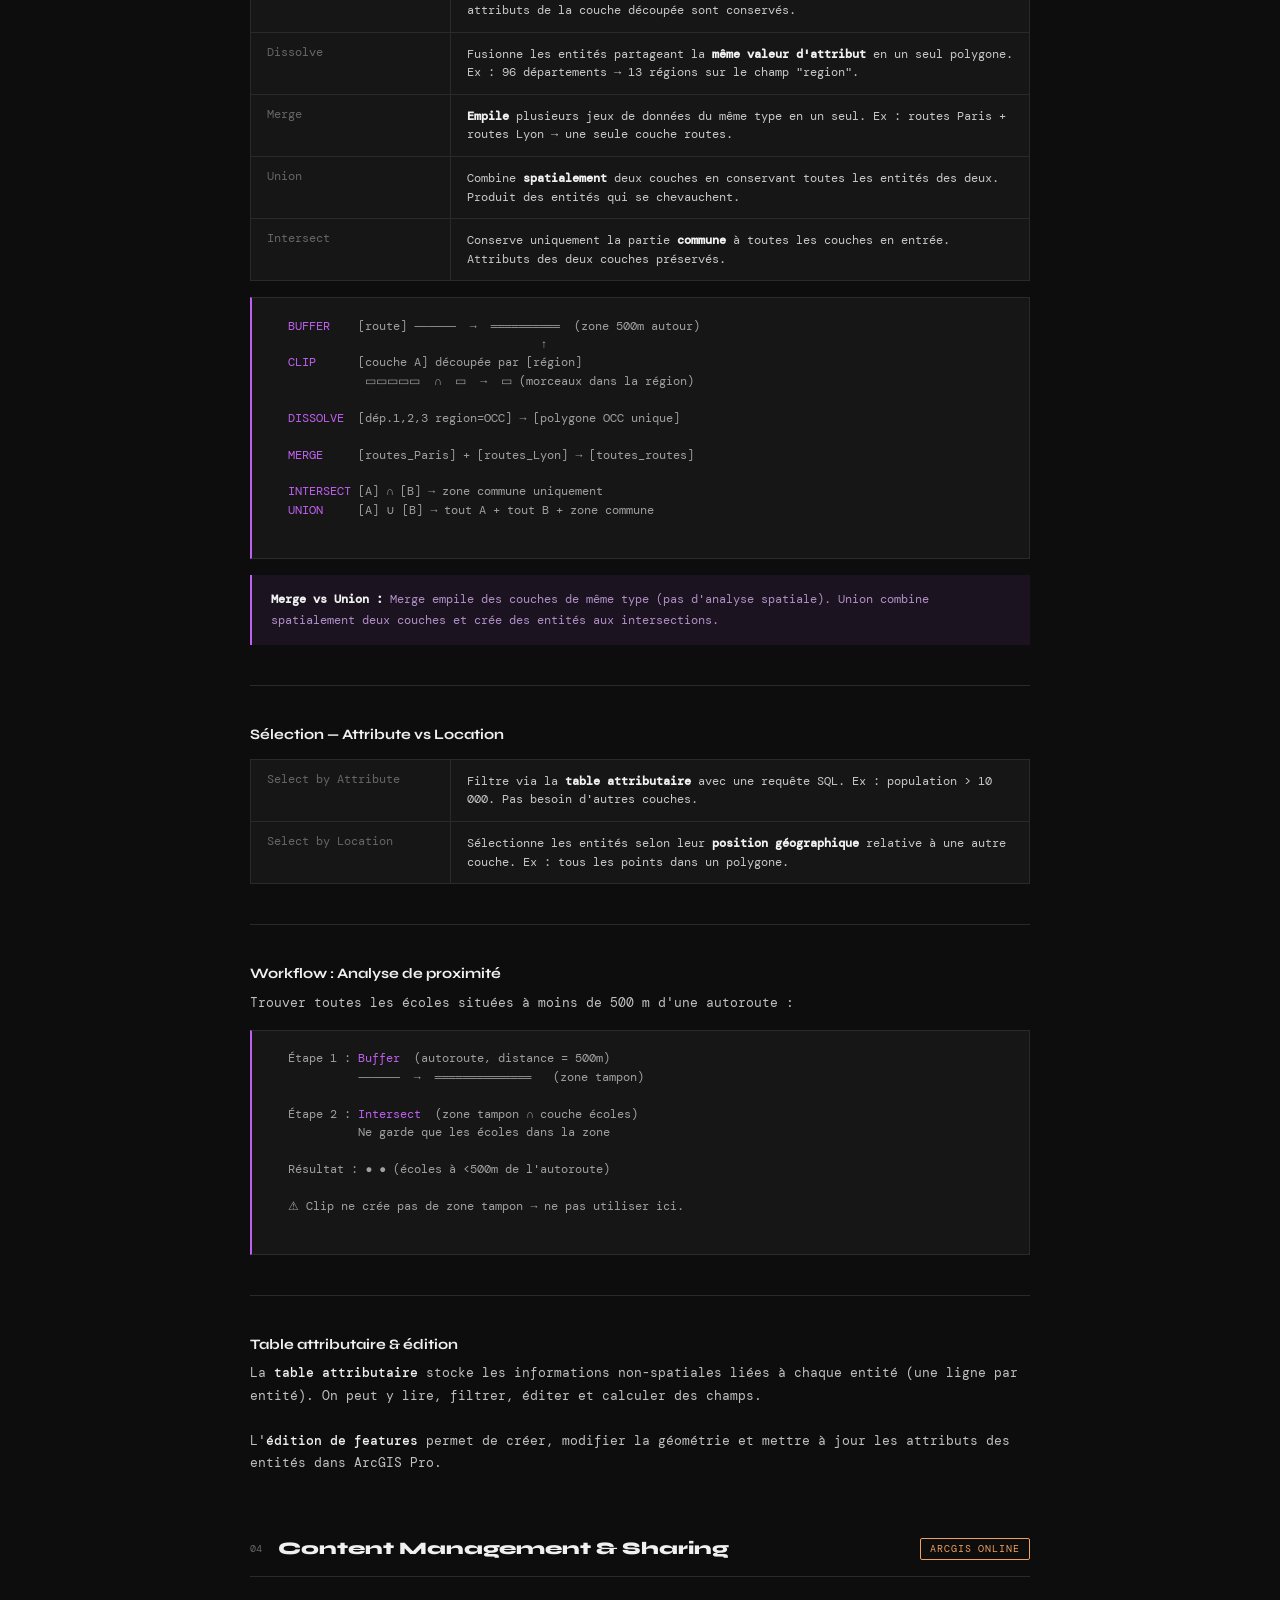
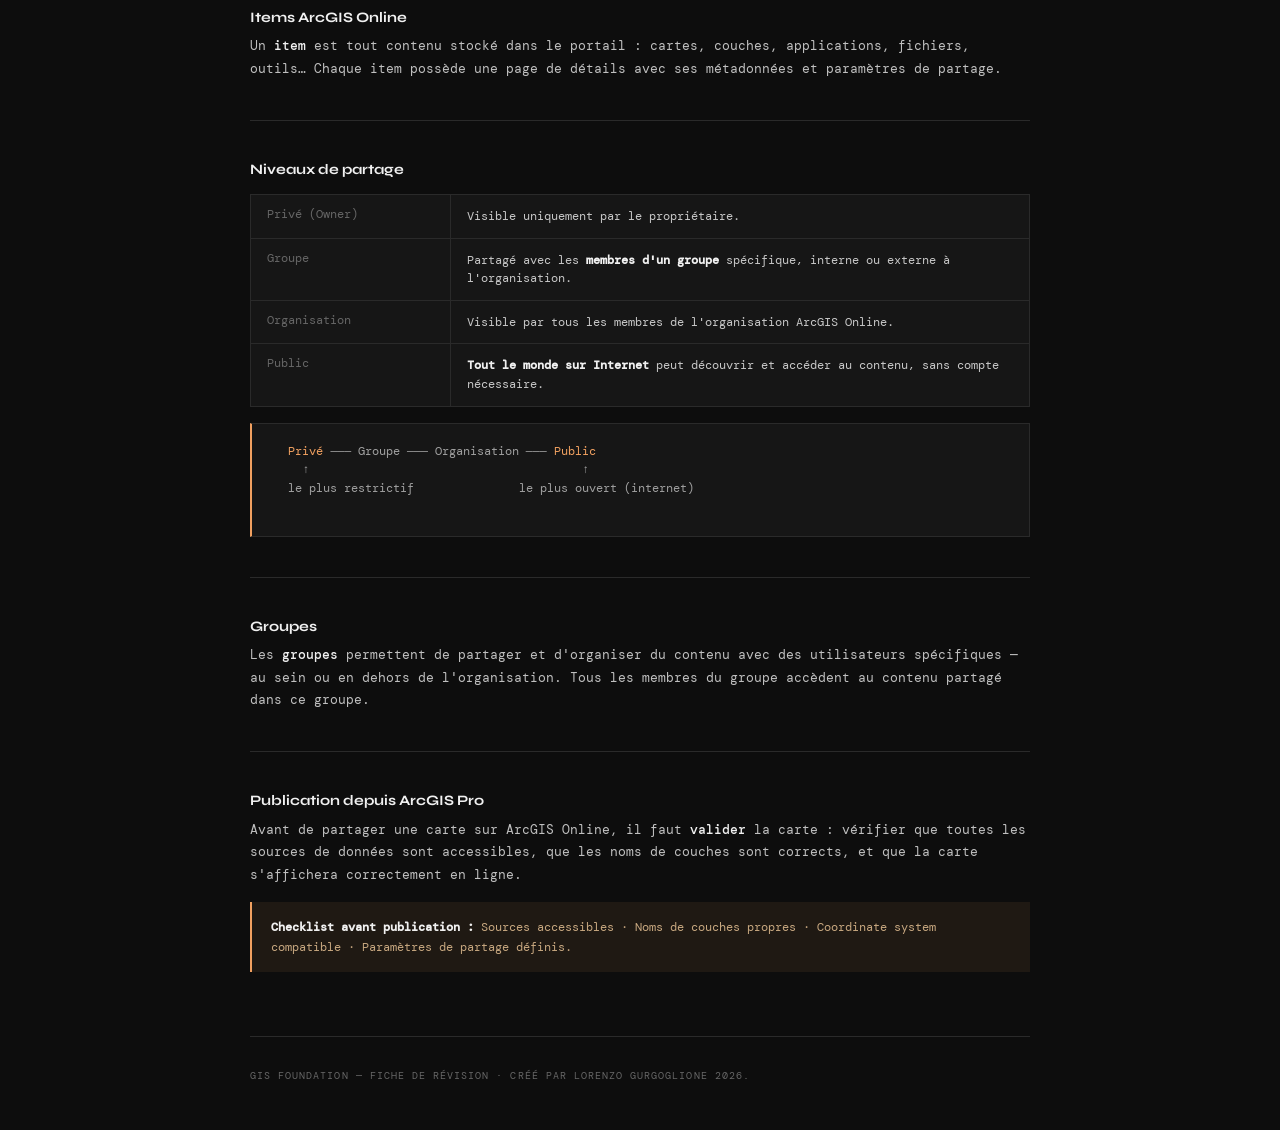
==== commit 349cd029: "fix schémas" ====
--- a/cours/index.html
+++ b/cours/index.html
@@ -412,14 +412,15 @@
                 </div>
                 <div class="ascii-block">
                     <pre>
-  VECTOR                          RASTER
-  ──────────────────────          ──────────────────────
-  Point  →  ·  (ville)           ┌───┬───┬───┬───┐
-  Ligne  →  ─── (route)          │ 12│ 18│ 24│ 22│
-  Polygone → ▭  (région)         ├───┼───┼───┼───┤
-                                 │ 9 │ 15│ 20│ 19│ ← valeur/pixel
-  <span class="hl">Données discrètes</span>               └───┴───┴───┴───┘
-                                 <span class="hl">Surface continue</span> (ex : temp °C)
+  VECTOR                     RASTER
+  ─────────────────────      ─────────────────────
+  Point   →  .  (ville)     ┌──────┬──────┬──────┬──────┐
+  Ligne   →  ── (route)     │  12  │  18  │  24  │  22  │
+  Polygone → □  (région)    ├──────┼──────┼──────┼──────┤
+                             │   9  │  15  │  20  │  19  │
+  <span class="hl">Données discrètes</span>          └──────┴──────┴──────┴──────┘
+                             ↑ chaque cellule = 1 valeur
+                             <span class="hl">Surface continue</span> (ex : temp °C)
         </pre>
                 </div>
                 <div class="callout green">
@@ -440,7 +441,8 @@
                         <div class="kv-key">GCS — WGS84</div>
                         <div class="kv-val">Système <strong>géographique</strong> mondial. Coordonnées en
                             <strong>degrés</strong> (latitude/longitude). Base des GPS et de la plupart des données
-                            mondiales.</div>
+                            mondiales.
+                        </div>
                     </div>
                     <div class="kv-row">
                         <div class="kv-key">PCS — Lambert 93</div>
@@ -452,7 +454,8 @@
                         <div class="kv-key">PCS — Web Mercator</div>
                         <div class="kv-val">Projection utilisée par Google Maps, ArcGIS Online (WKID 3857). Préserve les
                             <strong>formes locales</strong> mais <strong>déforme les surfaces</strong> près des pôles. ≠
-                            WGS84.</div>
+                            WGS84.
+                        </div>
                     </div>
                     <div class="kv-row">
                         <div class="kv-key">DMS</div>
@@ -513,11 +516,15 @@
                 </div>
                 <div class="ascii-block">
                     <pre>
-  Couche 3 : Bâtiments     ▭▭▭▭▭
-  Couche 2 : Routes        ──────
-  Couche 1 : Fond de carte ░░░░░░
-                           ──────
-  → <span class="hl">Analyse spatiale</span> = croiser ces couches pour répondre à une question
+  Un SIG empile des couches d'information les unes sur les autres :
+
+  ┌─────────────────────────────────┐   ← Couche 3 : Bâtiments  □□□
+  ├─────────────────────────────────┤   ← Couche 2 : Routes     ───
+  ├─────────────────────────────────┤   ← Couche 1 : Fond carte ░░░
+  └─────────────────────────────────┘
+
+  → <span class="hl">Analyse spatiale</span> = poser une question qui croise ces couches
+    Ex : "Quels bâtiments sont à moins de 50m d'une route ?"
         </pre>
                 </div>
             </div>
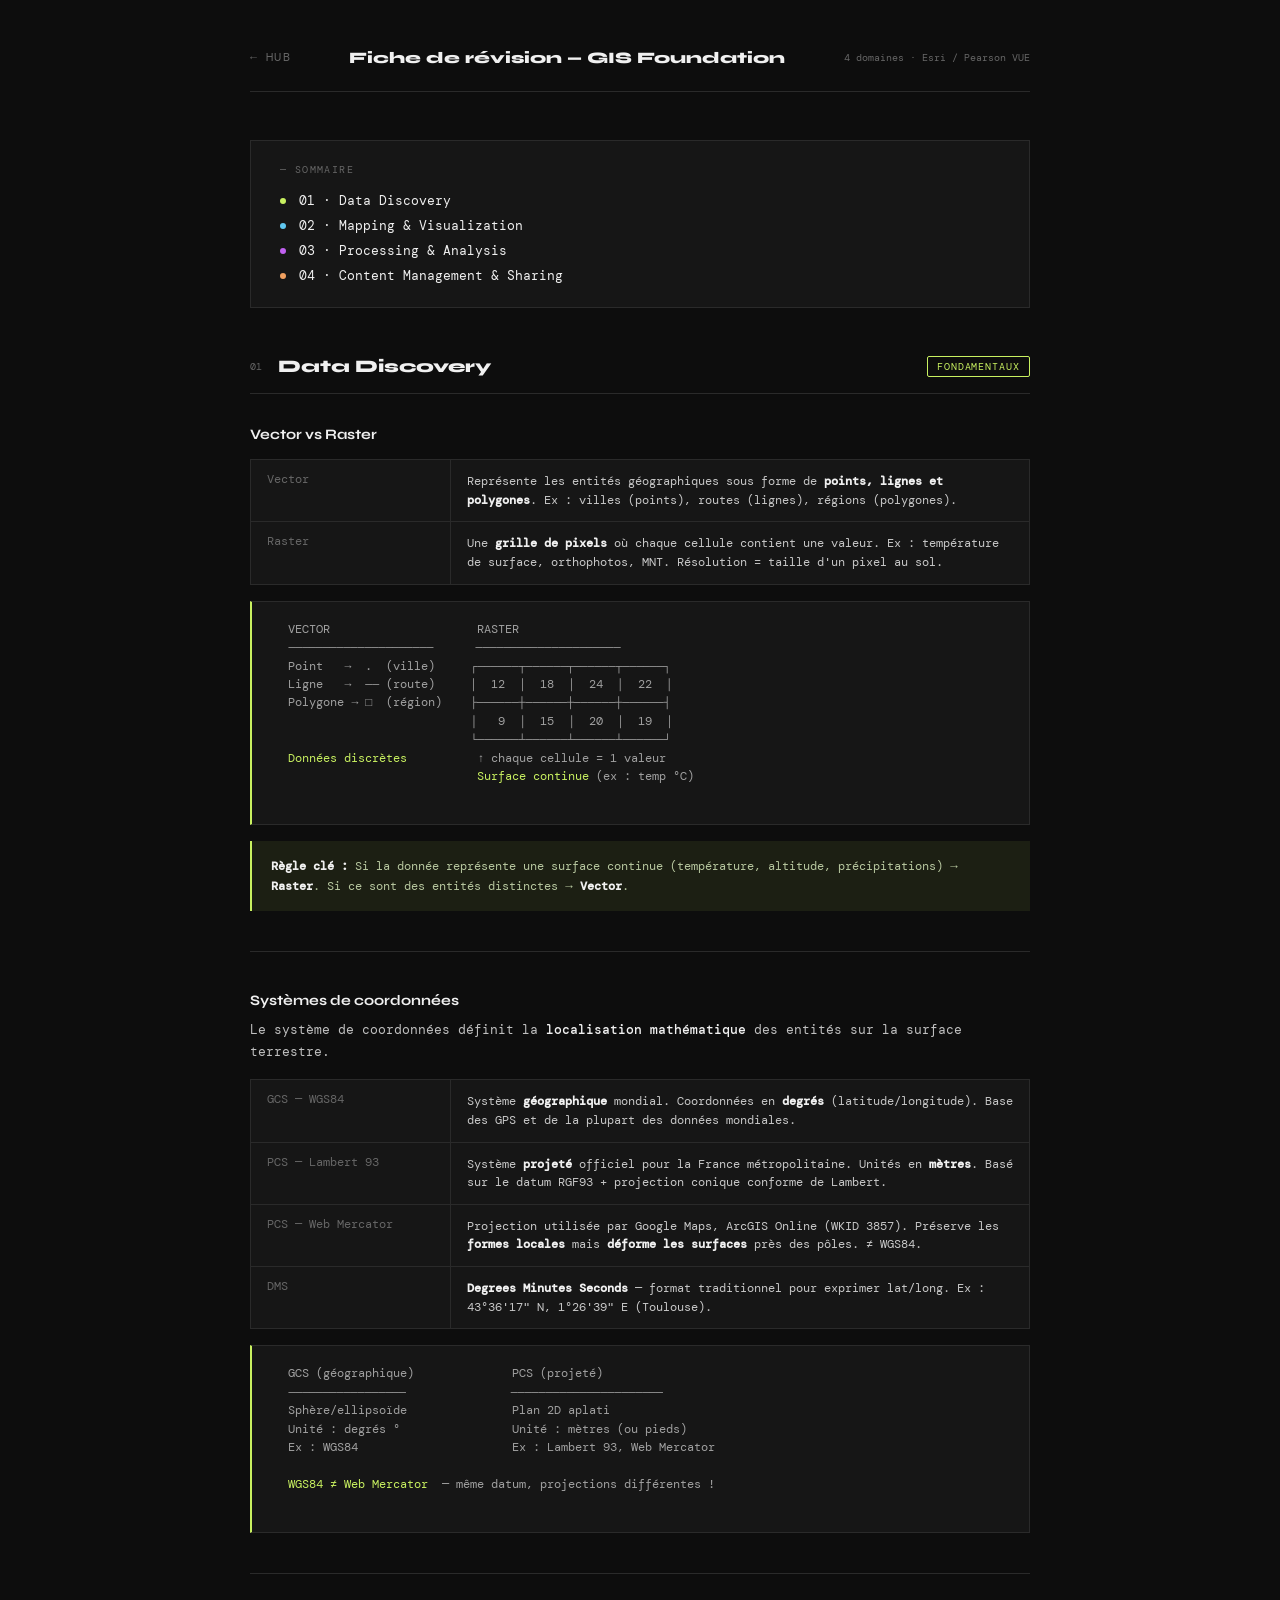
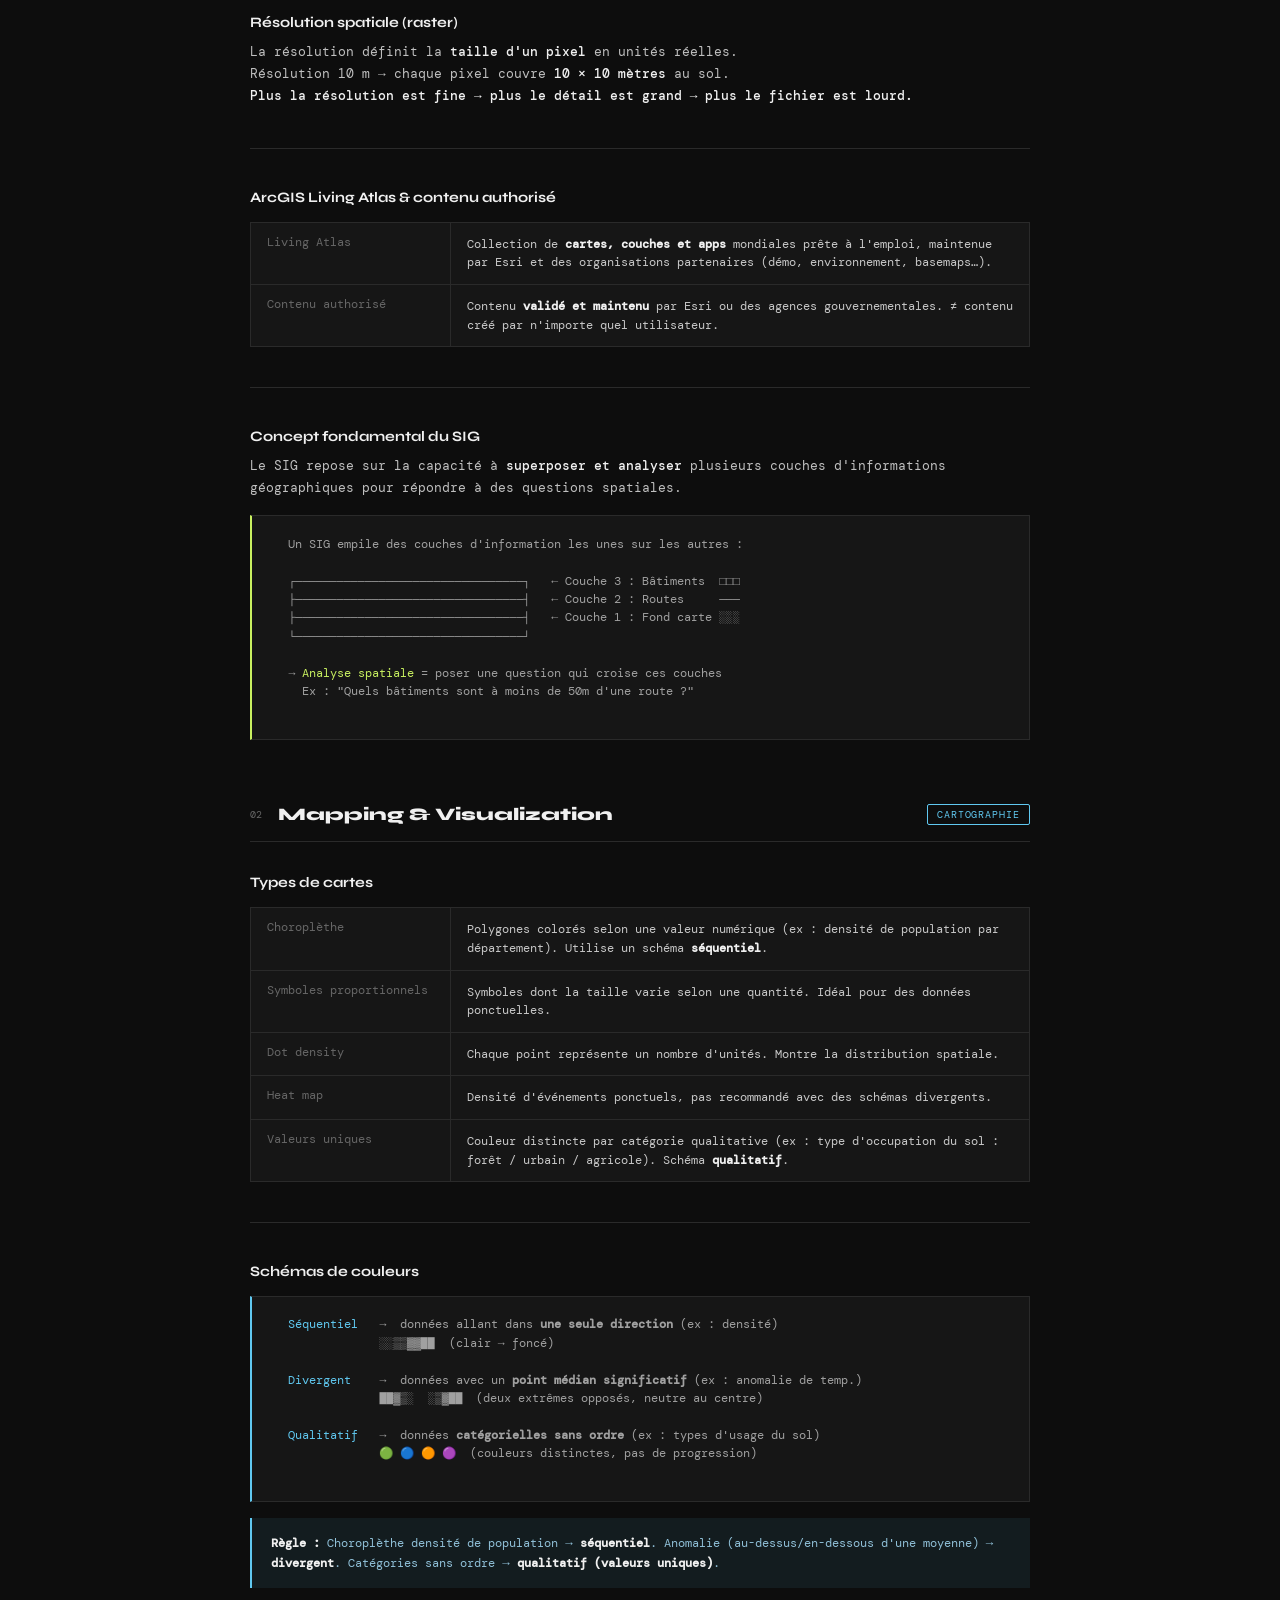
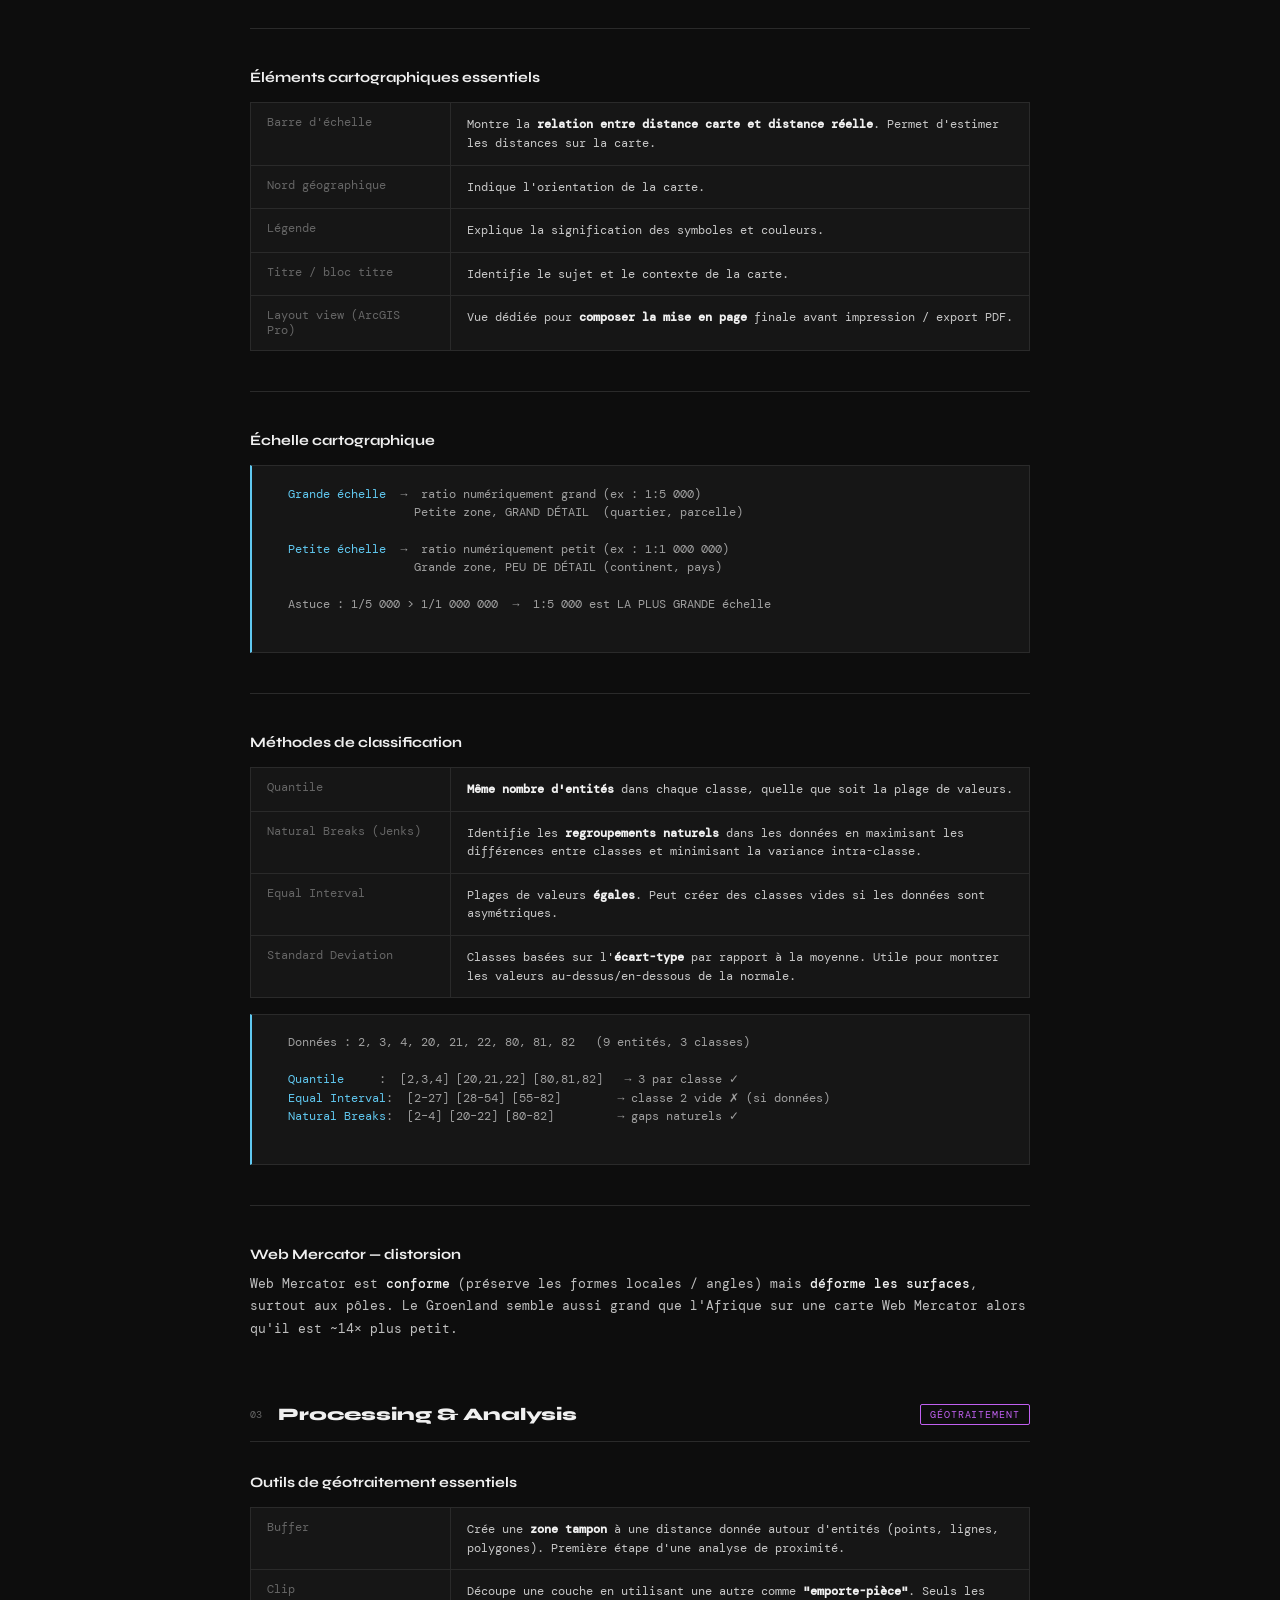
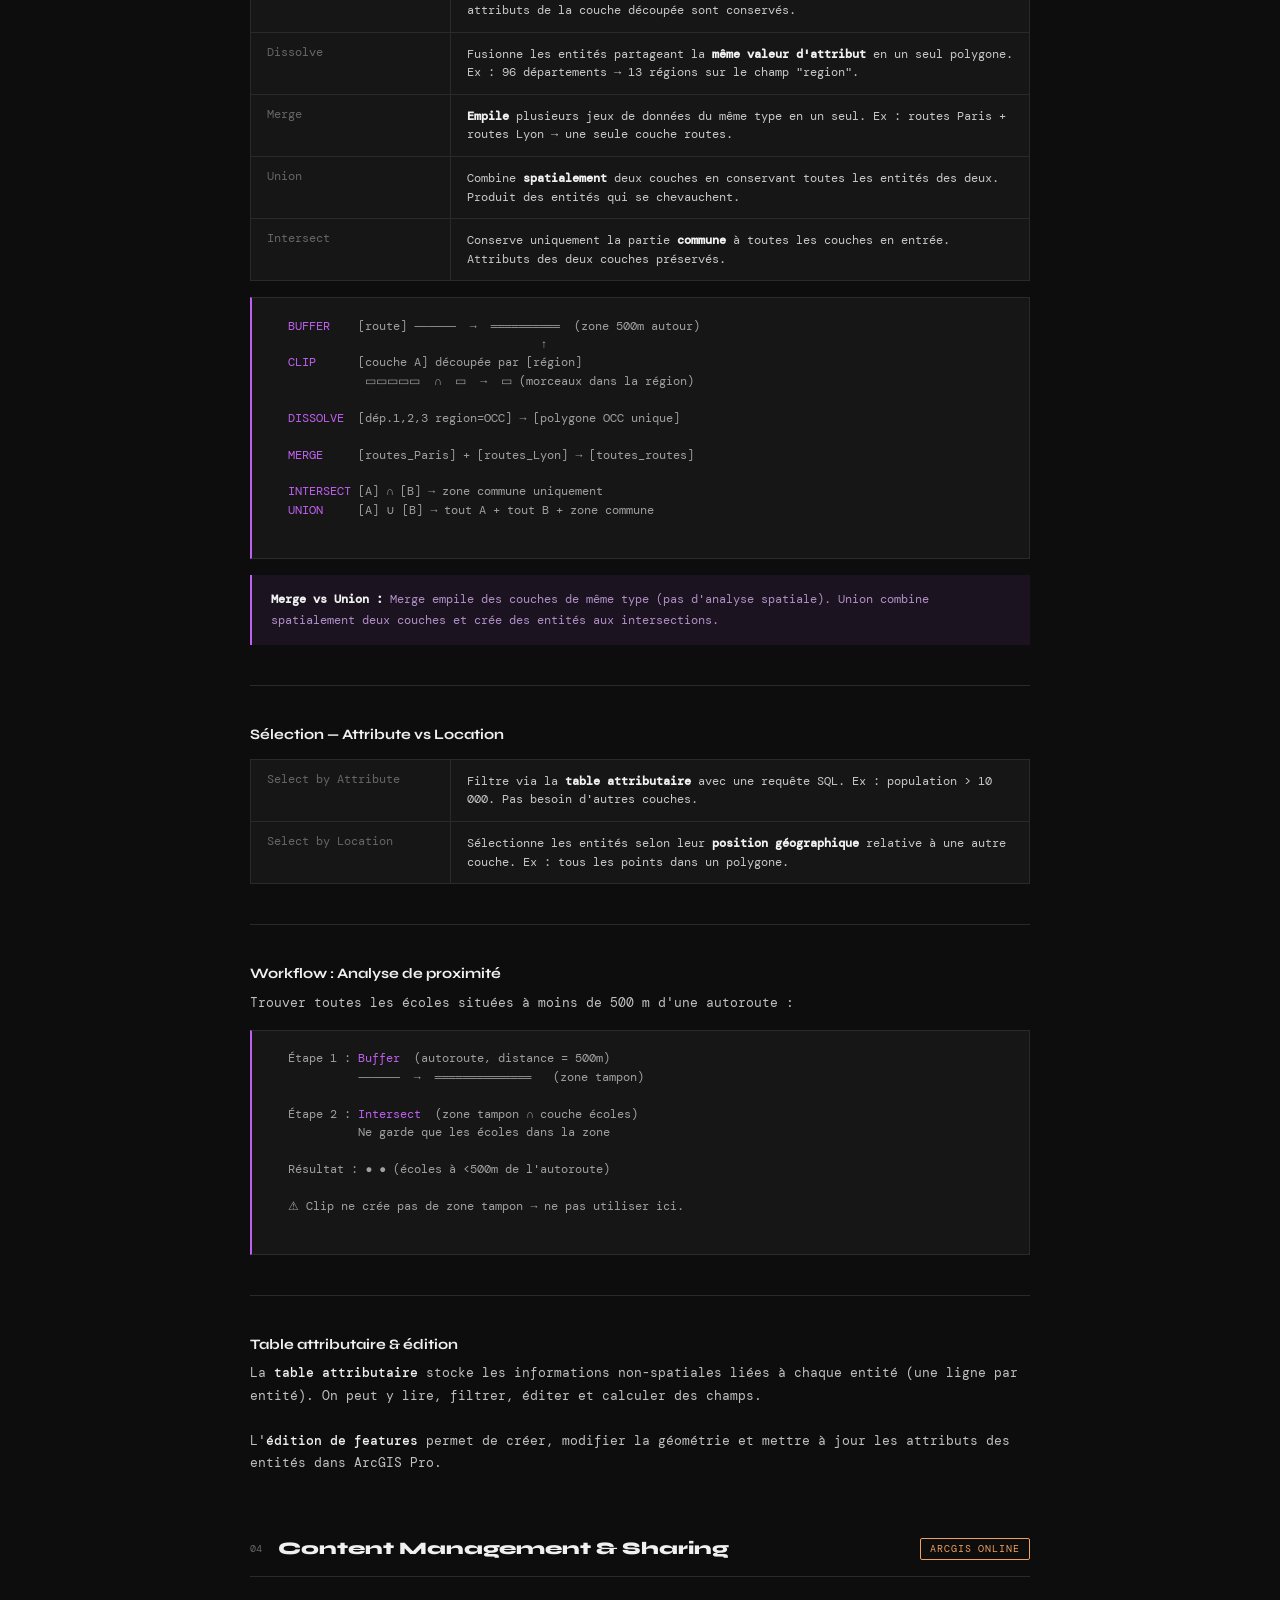
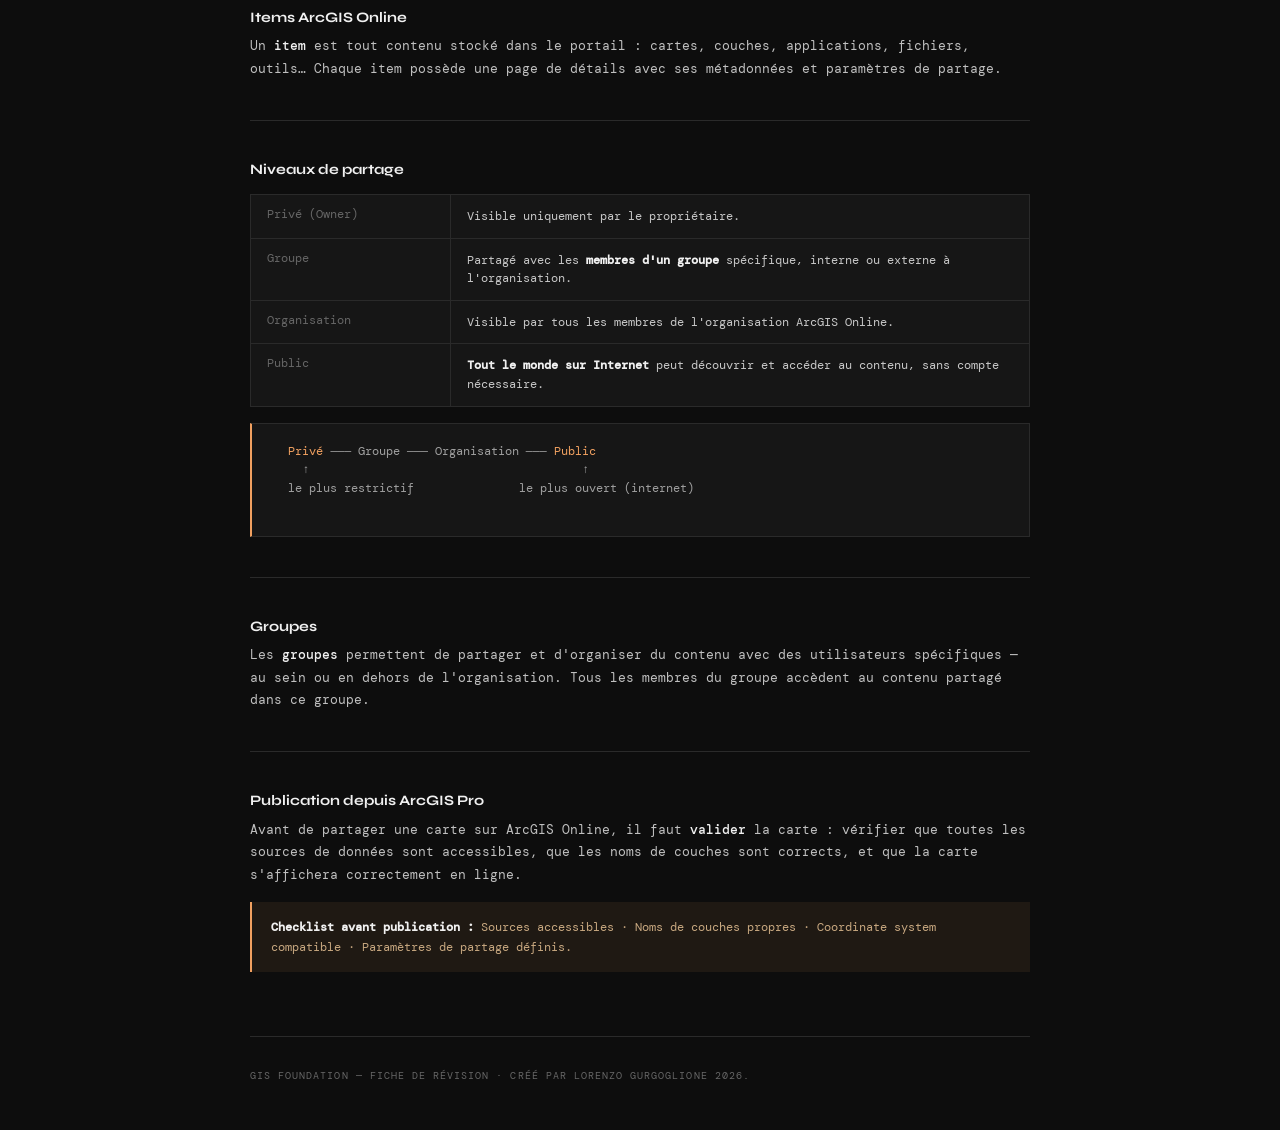
==== commit 9b81a7a5: "fix schéma" ====
--- a/cours/index.html
+++ b/cours/index.html
@@ -417,9 +417,9 @@
   Point   →  .  (ville)     ┌──────┬──────┬──────┬──────┐
   Ligne   →  ── (route)     │  12  │  18  │  24  │  22  │
   Polygone → □  (région)    ├──────┼──────┼──────┼──────┤
-                             │   9  │  15  │  20  │  19  │
-  <span class="hl">Données discrètes</span>          └──────┴──────┴──────┴──────┘
-                             ↑ chaque cellule = 1 valeur
+                            │   9  │  15  │  20  │  19  │
+                            └──────┴──────┴──────┴──────┘
+  <span class="hl">Données discrètes</span>          ↑ chaque cellule = 1 valeur
                              <span class="hl">Surface continue</span> (ex : temp °C)
         </pre>
                 </div>
